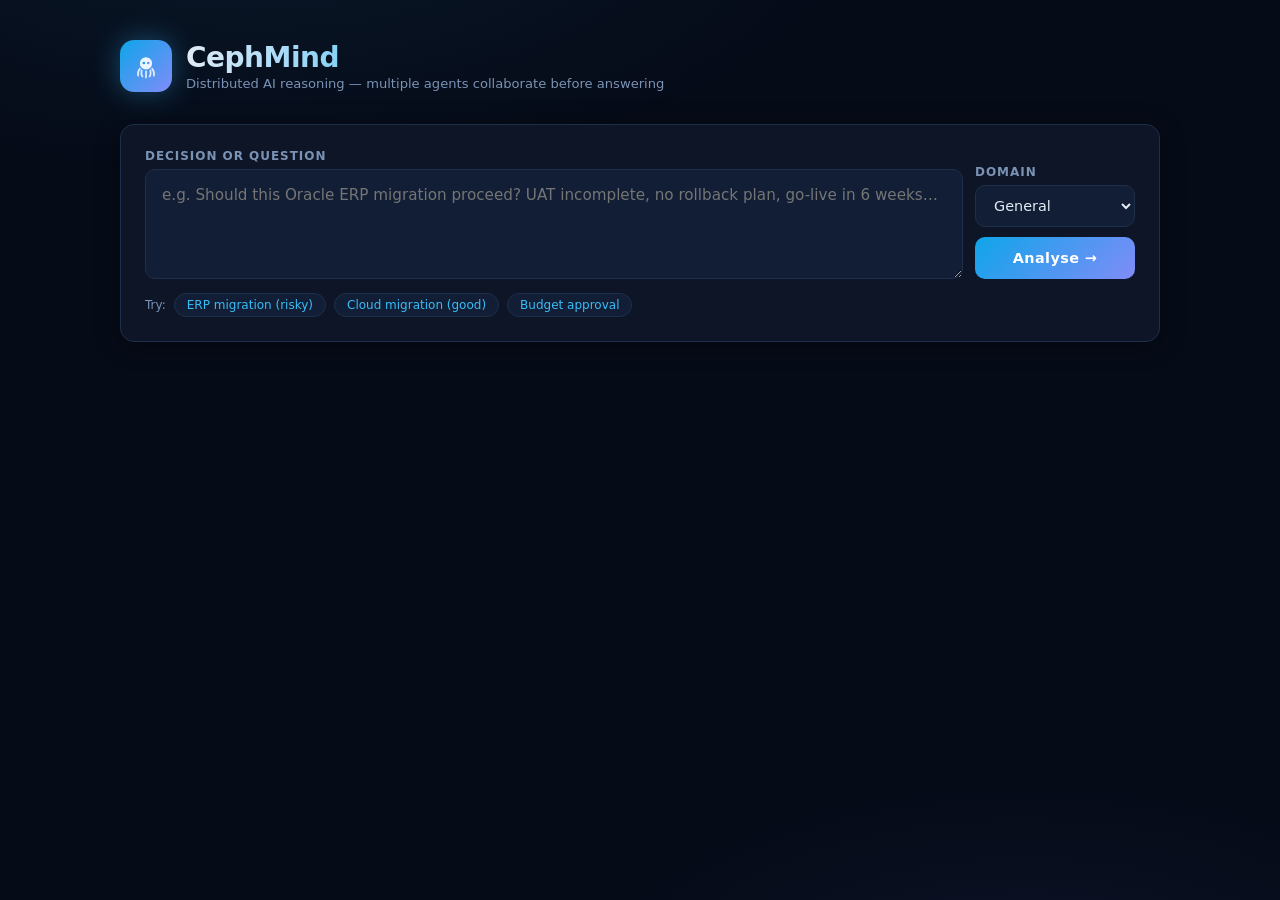
==== static/index.html @ ea4dffb2 "feat: add FastAPI backend and interactive web UI POST /api/reason serves the CephMind orchestrator a" ====
<!DOCTYPE html>
<html lang="en">
<head>
<meta charset="UTF-8" />
<meta name="viewport" content="width=device-width, initial-scale=1.0" />
<title>CephMind — Distributed AI Reasoning</title>
<style>
/* ── reset & tokens ──────────────────────────────────────────────── */
*, *::before, *::after { box-sizing: border-box; margin: 0; padding: 0; }

:root {
  --bg:        #060b18;
  --surface:   #0d1526;
  --surface2:  #111e35;
  --border:    #1e2f4a;
  --text:      #e2eaf6;
  --muted:     #7a92b4;
  --accent:    #38bdf8;
  --accent2:   #818cf8;

  --proceed:   #10b981;
  --caution:   #f59e0b;
  --delay:     #f97316;
  --block:     #ef4444;

  --radius:    14px;
  --transition: 0.35s cubic-bezier(.4,0,.2,1);
}

html { font-size: 16px; scroll-behavior: smooth; }

body {
  background: var(--bg);
  color: var(--text);
  font-family: 'Inter', system-ui, -apple-system, sans-serif;
  min-height: 100vh;
  overflow-x: hidden;
}

/* ── background glow ─────────────────────────────────────────────── */
body::before {
  content: '';
  position: fixed;
  inset: 0;
  background:
    radial-gradient(ellipse 80% 50% at 20% -10%, rgba(56,189,248,.08) 0%, transparent 60%),
    radial-gradient(ellipse 60% 40% at 80% 110%, rgba(129,140,248,.07) 0%, transparent 60%);
  pointer-events: none;
  z-index: 0;
}

/* ── layout ──────────────────────────────────────────────────────── */
.wrapper {
  position: relative;
  z-index: 1;
  max-width: 1080px;
  margin: 0 auto;
  padding: 0 20px 80px;
}

/* ── header ──────────────────────────────────────────────────────── */
header {
  display: flex;
  align-items: center;
  gap: 14px;
  padding: 40px 0 32px;
}

.logo-wrap {
  width: 52px; height: 52px;
  border-radius: 14px;
  background: linear-gradient(135deg, #0ea5e9, #818cf8);
  display: flex; align-items: center; justify-content: center;
  flex-shrink: 0;
  box-shadow: 0 0 28px rgba(56,189,248,.35);
}

.logo-wrap svg { width: 28px; height: 28px; }

header h1 {
  font-size: 1.75rem;
  font-weight: 700;
  letter-spacing: -.5px;
  background: linear-gradient(90deg, #e2eaf6 0%, #38bdf8 60%, #818cf8 100%);
  -webkit-background-clip: text;
  -webkit-text-fill-color: transparent;
  background-clip: text;
}

header p {
  font-size: .82rem;
  color: var(--muted);
  margin-top: 2px;
}

/* ── query panel ─────────────────────────────────────────────────── */
.query-card {
  background: var(--surface);
  border: 1px solid var(--border);
  border-radius: var(--radius);
  padding: 24px;
  margin-bottom: 32px;
  box-shadow: 0 4px 24px rgba(0,0,0,.4);
}

.query-row {
  display: flex;
  gap: 12px;
  align-items: flex-end;
}

.field-group {
  display: flex;
  flex-direction: column;
  gap: 6px;
  flex: 1;
}

.field-group label {
  font-size: .75rem;
  font-weight: 600;
  text-transform: uppercase;
  letter-spacing: .08em;
  color: var(--muted);
}

textarea {
  background: var(--surface2);
  border: 1px solid var(--border);
  border-radius: 10px;
  color: var(--text);
  font-size: .95rem;
  line-height: 1.55;
  padding: 14px 16px;
  resize: vertical;
  min-height: 110px;
  width: 100%;
  transition: border-color var(--transition);
  font-family: inherit;
}

textarea:focus { outline: none; border-color: var(--accent); }

.side-controls {
  display: flex;
  flex-direction: column;
  gap: 10px;
  min-width: 160px;
}

select {
  background: var(--surface2);
  border: 1px solid var(--border);
  border-radius: 10px;
  color: var(--text);
  font-size: .9rem;
  padding: 11px 14px;
  cursor: pointer;
  transition: border-color var(--transition);
  font-family: inherit;
}

select:focus { outline: none; border-color: var(--accent); }

.btn-reason {
  background: linear-gradient(135deg, #0ea5e9, #818cf8);
  border: none;
  border-radius: 10px;
  color: #fff;
  cursor: pointer;
  font-size: .9rem;
  font-weight: 600;
  letter-spacing: .03em;
  padding: 13px 20px;
  transition: opacity var(--transition), transform var(--transition);
  white-space: nowrap;
  font-family: inherit;
}

.btn-reason:hover:not(:disabled) { opacity: .88; transform: translateY(-1px); }
.btn-reason:disabled { opacity: .4; cursor: not-allowed; transform: none; }

.examples {
  margin-top: 14px;
  display: flex;
  gap: 8px;
  flex-wrap: wrap;
  align-items: center;
}

.examples span {
  font-size: .75rem;
  color: var(--muted);
}

.chip {
  background: var(--surface2);
  border: 1px solid var(--border);
  border-radius: 20px;
  color: var(--accent);
  cursor: pointer;
  font-size: .75rem;
  padding: 4px 12px;
  transition: background var(--transition), border-color var(--transition);
  font-family: inherit;
}

.chip:hover { background: rgba(56,189,248,.1); border-color: var(--accent); }

/* ── loader ──────────────────────────────────────────────────────── */
#loader {
  display: none;
  flex-direction: column;
  align-items: center;
  gap: 16px;
  padding: 60px 0;
}

#loader.active { display: flex; }

.tentacles {
  display: flex;
  gap: 6px;
  align-items: flex-end;
  height: 36px;
}

.tentacle {
  width: 6px;
  border-radius: 3px;
  background: var(--accent);
  animation: wave 1.2s ease-in-out infinite;
}

.tentacle:nth-child(1) { height: 20px; animation-delay: 0s;    background: #38bdf8; }
.tentacle:nth-child(2) { height: 32px; animation-delay: .1s;   background: #60a5fa; }
.tentacle:nth-child(3) { height: 26px; animation-delay: .2s;   background: #818cf8; }
.tentacle:nth-child(4) { height: 36px; animation-delay: .3s;   background: #a78bfa; }
.tentacle:nth-child(5) { height: 28px; animation-delay: .4s;   background: #818cf8; }
.tentacle:nth-child(6) { height: 34px; animation-delay: .5s;   background: #60a5fa; }
.tentacle:nth-child(7) { height: 22px; animation-delay: .6s;   background: #38bdf8; }
.tentacle:nth-child(8) { height: 30px; animation-delay: .7s;   background: #818cf8; }

@keyframes wave {
  0%, 100% { transform: scaleY(1); }
  50%       { transform: scaleY(.35); }
}

#loader p { color: var(--muted); font-size: .9rem; letter-spacing: .05em; }

/* ── results ─────────────────────────────────────────────────────── */
#results { display: none; }
#results.active { display: block; }

.section-title {
  font-size: .72rem;
  font-weight: 700;
  text-transform: uppercase;
  letter-spacing: .1em;
  color: var(--muted);
  margin-bottom: 16px;
}

/* ── agent grid ──────────────────────────────────────────────────── */
.agent-grid {
  display: grid;
  grid-template-columns: repeat(auto-fill, minmax(296px, 1fr));
  gap: 14px;
  margin-bottom: 28px;
}

.agent-card {
  background: var(--surface);
  border: 1px solid var(--border);
  border-radius: var(--radius);
  padding: 18px 20px;
  opacity: 0;
  transform: translateY(16px);
  animation: cardIn var(--transition) forwards;
  position: relative;
  overflow: hidden;
}

.agent-card::before {
  content: '';
  position: absolute;
  top: 0; left: 0; right: 0;
  height: 3px;
  border-radius: var(--radius) var(--radius) 0 0;
}

.agent-card[data-stance="PROCEED"]::before  { background: var(--proceed); }
.agent-card[data-stance="CAUTION"]::before  { background: var(--caution); }
.agent-card[data-stance="DELAY"]::before    { background: var(--delay); }
.agent-card[data-stance="BLOCK"]::before    { background: var(--block); }

@keyframes cardIn {
  to { opacity: 1; transform: translateY(0); }
}

.agent-header {
  display: flex;
  justify-content: space-between;
  align-items: flex-start;
  margin-bottom: 12px;
}

.agent-name {
  font-size: .88rem;
  font-weight: 600;
  color: var(--text);
}

.stance-badge {
  font-size: .68rem;
  font-weight: 700;
  letter-spacing: .08em;
  border-radius: 6px;
  padding: 3px 8px;
}

.badge-PROCEED { background: rgba(16,185,129,.15); color: #34d399; }
.badge-CAUTION { background: rgba(245,158,11,.15); color: #fbbf24; }
.badge-DELAY   { background: rgba(249,115,22,.15); color: #fb923c; }
.badge-BLOCK   { background: rgba(239,68,68,.15);  color: #f87171; }

.conf-bar-wrap {
  margin-bottom: 10px;
}

.conf-label {
  display: flex;
  justify-content: space-between;
  font-size: .72rem;
  color: var(--muted);
  margin-bottom: 4px;
}

.conf-bar-track {
  background: var(--surface2);
  border-radius: 4px;
  height: 5px;
  overflow: hidden;
}

.conf-bar-fill {
  height: 100%;
  border-radius: 4px;
  width: 0;
  transition: width 0.9s cubic-bezier(.4,0,.2,1);
}

[data-stance="PROCEED"] .conf-bar-fill  { background: var(--proceed); }
[data-stance="CAUTION"] .conf-bar-fill  { background: var(--caution); }
[data-stance="DELAY"]   .conf-bar-fill  { background: var(--delay); }
[data-stance="BLOCK"]   .conf-bar-fill  { background: var(--block); }

.agent-summary {
  font-size: .82rem;
  color: var(--muted);
  line-height: 1.5;
  margin-bottom: 10px;
}

.findings-list {
  list-style: none;
  display: flex;
  flex-direction: column;
  gap: 3px;
}

.findings-list li {
  font-size: .76rem;
  color: #8faabb;
  display: flex;
  gap: 6px;
  align-items: flex-start;
}

.findings-list li::before { content: '·'; color: var(--muted); flex-shrink: 0; }

.blockers-list { margin-top: 8px; }

.blocker-item {
  display: flex;
  gap: 6px;
  align-items: flex-start;
  font-size: .76rem;
  color: #fca5a5;
  margin-top: 4px;
}

.blocker-item::before { content: '✖'; flex-shrink: 0; font-size: .7rem; margin-top: 1px; }

/* ── consensus panel ─────────────────────────────────────────────── */
.consensus-panel {
  background: var(--surface);
  border: 1px solid var(--border);
  border-radius: var(--radius);
  padding: 28px;
  opacity: 0;
  animation: cardIn .4s .5s forwards;
}

.consensus-top {
  display: flex;
  gap: 32px;
  align-items: flex-start;
  flex-wrap: wrap;
  margin-bottom: 24px;
}

/* radial meter */
.meter-wrap {
  display: flex;
  flex-direction: column;
  align-items: center;
  gap: 6px;
  flex-shrink: 0;
}

.meter-label {
  font-size: .7rem;
  font-weight: 700;
  text-transform: uppercase;
  letter-spacing: .08em;
  color: var(--muted);
}

.radial {
  position: relative;
  width: 100px;
  height: 100px;
}

.radial svg {
  transform: rotate(-90deg);
  width: 100px; height: 100px;
}

.radial-track { fill: none; stroke: var(--surface2); stroke-width: 8; }
.radial-fill  { fill: none; stroke-width: 8; stroke-linecap: round;
                stroke-dasharray: 251.2; stroke-dashoffset: 251.2;
                transition: stroke-dashoffset 1.1s cubic-bezier(.4,0,.2,1); }

.radial-text {
  position: absolute;
  inset: 0;
  display: flex;
  flex-direction: column;
  align-items: center;
  justify-content: center;
}

.radial-pct {
  font-size: 1.4rem;
  font-weight: 700;
  color: var(--text);
}

.radial-sub {
  font-size: .62rem;
  color: var(--muted);
  text-transform: uppercase;
  letter-spacing: .07em;
}

.consensus-meta {
  flex: 1;
  min-width: 220px;
}

.consensus-stance-row {
  display: flex;
  align-items: center;
  gap: 12px;
  margin-bottom: 12px;
}

.consensus-stance-label {
  font-size: 1rem;
  font-weight: 700;
  color: var(--text);
}

.consensus-stance-badge {
  font-size: .78rem;
  font-weight: 700;
  letter-spacing: .08em;
  border-radius: 8px;
  padding: 4px 12px;
}

.recommendation-text {
  font-size: .88rem;
  line-height: 1.6;
  color: var(--muted);
  margin-bottom: 12px;
}

.reliability-row {
  display: flex;
  align-items: center;
  gap: 10px;
  font-size: .8rem;
  color: var(--muted);
}

.reliability-bar-track {
  flex: 1;
  background: var(--surface2);
  border-radius: 4px;
  height: 5px;
  overflow: hidden;
}

.reliability-bar-fill {
  height: 100%;
  border-radius: 4px;
  background: linear-gradient(90deg, #818cf8, #38bdf8);
  width: 0;
  transition: width 1.1s .3s cubic-bezier(.4,0,.2,1);
}

.reliability-val {
  font-weight: 600;
  color: var(--text);
  min-width: 36px;
  text-align: right;
}

/* consensus blockers */
.consensus-blockers { margin-top: 20px; }

.consensus-blockers-title {
  font-size: .72rem;
  font-weight: 700;
  text-transform: uppercase;
  letter-spacing: .08em;
  color: #f87171;
  margin-bottom: 10px;
}

.consensus-blocker {
  display: flex;
  gap: 10px;
  align-items: flex-start;
  background: rgba(239,68,68,.06);
  border: 1px solid rgba(239,68,68,.18);
  border-radius: 8px;
  padding: 10px 14px;
  margin-bottom: 8px;
  font-size: .82rem;
  color: #fca5a5;
  line-height: 1.5;
}

.consensus-blocker::before { content: '⚠'; flex-shrink: 0; }

/* dissenters */
.dissenters {
  margin-top: 16px;
  font-size: .78rem;
  color: var(--muted);
}

.dissenters strong { color: var(--text); }

/* ── error banner ────────────────────────────────────────────────── */
#error-banner {
  display: none;
  background: rgba(239,68,68,.1);
  border: 1px solid rgba(239,68,68,.3);
  border-radius: 10px;
  color: #fca5a5;
  font-size: .88rem;
  padding: 14px 18px;
  margin-bottom: 24px;
}

#error-banner.active { display: block; }

/* ── responsive ──────────────────────────────────────────────────── */
@media (max-width: 640px) {
  .query-row { flex-direction: column; }
  .side-controls { min-width: unset; flex-direction: row; flex-wrap: wrap; }
  .side-controls select { flex: 1; }
  .side-controls .btn-reason { flex: 1; }
  header h1 { font-size: 1.4rem; }
}
</style>
</head>
<body>
<div class="wrapper">

  <!-- header -->
  <header>
    <div class="logo-wrap">
      <!-- stylised octopus / brain hybrid icon -->
      <svg viewBox="0 0 32 32" fill="none" xmlns="http://www.w3.org/2000/svg">
        <circle cx="16" cy="13" r="7" fill="white" opacity=".9"/>
        <!-- tentacles -->
        <path d="M9 19 Q6 23 7 27" stroke="white" stroke-width="2" stroke-linecap="round" opacity=".8"/>
        <path d="M11 21 Q10 26 12 28" stroke="white" stroke-width="2" stroke-linecap="round" opacity=".8"/>
        <path d="M16 22 Q16 27 16 29" stroke="white" stroke-width="2" stroke-linecap="round" opacity=".8"/>
        <path d="M21 21 Q22 26 20 28" stroke="white" stroke-width="2" stroke-linecap="round" opacity=".8"/>
        <path d="M23 19 Q26 23 25 27" stroke="white" stroke-width="2" stroke-linecap="round" opacity=".8"/>
        <!-- eyes -->
        <circle cx="13.5" cy="12.5" r="1.5" fill="#0ea5e9"/>
        <circle cx="18.5" cy="12.5" r="1.5" fill="#818cf8"/>
      </svg>
    </div>
    <div>
      <h1>CephMind</h1>
      <p>Distributed AI reasoning — multiple agents collaborate before answering</p>
    </div>
  </header>

  <!-- query card -->
  <div class="query-card">
    <div class="query-row">
      <div class="field-group">
        <label for="query-input">Decision or question</label>
        <textarea id="query-input" placeholder="e.g. Should this Oracle ERP migration proceed? UAT incomplete, no rollback plan, go-live in 6 weeks…"></textarea>
      </div>
      <div class="side-controls">
        <div class="field-group">
          <label for="domain-select">Domain</label>
          <select id="domain-select">
            <option value="general">General</option>
            <option value="erp">ERP</option>
            <option value="cloud">Cloud</option>
            <option value="finance">Finance</option>
          </select>
        </div>
        <button class="btn-reason" id="btn-reason">Analyse →</button>
      </div>
    </div>

    <div class="examples">
      <span>Try:</span>
      <button class="chip" onclick="loadExample('erp_risk')">ERP migration (risky)</button>
      <button class="chip" onclick="loadExample('cloud_good')">Cloud migration (good)</button>
      <button class="chip" onclick="loadExample('finance')">Budget approval</button>
    </div>
  </div>

  <!-- error banner -->
  <div id="error-banner"></div>

  <!-- loader -->
  <div id="loader">
    <div class="tentacles">
      <div class="tentacle"></div>
      <div class="tentacle"></div>
      <div class="tentacle"></div>
      <div class="tentacle"></div>
      <div class="tentacle"></div>
      <div class="tentacle"></div>
      <div class="tentacle"></div>
      <div class="tentacle"></div>
    </div>
    <p>Agents reasoning in parallel…</p>
  </div>

  <!-- results -->
  <div id="results">
    <p class="section-title">Agent Verdicts</p>
    <div class="agent-grid" id="agent-grid"></div>

    <p class="section-title">Consensus</p>
    <div class="consensus-panel" id="consensus-panel"></div>
  </div>

</div>

<script>
const EXAMPLES = {
  erp_risk: {
    domain: 'erp',
    text: 'Should this Oracle ERP migration proceed? The project has a fixed go-live in 6 weeks. UAT is still incomplete, there is no rollback plan, budget is over budget by 20%, data migration scripts are untested in production, dependency on a single legacy interface, and GDPR controls are not yet reviewed by the DPO.',
  },
  cloud_good: {
    domain: 'cloud',
    text: 'Should we proceed with the AWS cloud migration? All workloads are containerised using Kubernetes. Terraform IaC is in place, CI/CD pipeline tested, blue-green deployment confirmed, DR and failover validated in staging, encryption at rest and in transit enforced, least-privilege IAM policies reviewed. Budget approved, TCO model signed off by CFO.',
  },
  finance: {
    domain: 'finance',
    text: 'Should we approve the $2 million capital expenditure for the new data platform? No business case has been prepared, costs are unknown, and there is no approved budget or CFO sign-off.',
  },
};

function loadExample(key) {
  const ex = EXAMPLES[key];
  document.getElementById('query-input').value = ex.text;
  document.getElementById('domain-select').value = ex.domain;
}

function stanceColor(s) {
  return { PROCEED:'#10b981', CAUTION:'#f59e0b', DELAY:'#f97316', BLOCK:'#ef4444' }[s] || '#7a92b4';
}

function pct(n) { return Math.round(n * 100) + '%'; }

function buildAgentCard(v, idx) {
  const delay = idx * 0.07;
  const card = document.createElement('div');
  card.className = 'agent-card';
  card.dataset.stance = v.stance;
  card.style.animationDelay = delay + 's';

  const findings = v.findings.map(f => `<li>${f}</li>`).join('');
  const blockers = v.blockers.map(b => `<div class="blocker-item">${b}</div>`).join('');

  card.innerHTML = `
    <div class="agent-header">
      <span class="agent-name">${v.agent_name}</span>
      <span class="stance-badge badge-${v.stance}">${v.stance}</span>
    </div>
    <div class="conf-bar-wrap">
      <div class="conf-label"><span>Confidence</span><span>${pct(v.confidence)}</span></div>
      <div class="conf-bar-track"><div class="conf-bar-fill" data-width="${v.confidence * 100}"></div></div>
    </div>
    <p class="agent-summary">${v.summary}</p>
    ${findings ? `<ul class="findings-list">${findings}</ul>` : ''}
    ${blockers ? `<div class="blockers-list">${blockers}</div>` : ''}
  `;
  return card;
}

function buildConsensus(data) {
  const c = data.consensus;
  const rel = data.reliability_score;
  const color = stanceColor(c.overall_stance);
  const circumference = 251.2;
  const offset = circumference * (1 - c.confidence_score);

  const blockerHtml = c.major_blockers.length
    ? `<div class="consensus-blockers">
        <div class="consensus-blockers-title">Major Blockers</div>
        ${c.major_blockers.map(b => `<div class="consensus-blocker">${b}</div>`).join('')}
      </div>`
    : '';

  const dissentersHtml = c.dissenting_agents.length
    ? `<div class="dissenters">Dissenting agents: <strong>${c.dissenting_agents.join(', ')}</strong></div>`
    : '';

  const panel = document.getElementById('consensus-panel');
  panel.innerHTML = `
    <div class="consensus-top">
      <div class="meter-wrap">
        <div class="meter-label">Confidence</div>
        <div class="radial">
          <svg viewBox="0 0 100 100">
            <circle class="radial-track" cx="50" cy="50" r="40"/>
            <circle class="radial-fill" cx="50" cy="50" r="40"
              style="stroke:${color}; stroke-dashoffset:${circumference};"
              data-offset="${offset}"/>
          </svg>
          <div class="radial-text">
            <span class="radial-pct">${pct(c.confidence_score)}</span>
            <span class="radial-sub">conf</span>
          </div>
        </div>
      </div>

      <div class="consensus-meta">
        <div class="consensus-stance-row">
          <span class="consensus-stance-label">Consensus</span>
          <span class="consensus-stance-badge badge-${c.overall_stance}">${c.overall_stance}</span>
        </div>
        <p class="recommendation-text">${c.recommendation}</p>
        <div class="reliability-row">
          <span>Reliability</span>
          <div class="reliability-bar-track">
            <div class="reliability-bar-fill" data-width="${rel * 100}"></div>
          </div>
          <span class="reliability-val">${pct(rel)}</span>
        </div>
      </div>
    </div>
    ${blockerHtml}
    ${dissentersHtml}
  `;
}

function animateBars() {
  requestAnimationFrame(() => {
    document.querySelectorAll('.conf-bar-fill').forEach(el => {
      el.style.width = el.dataset.width + '%';
    });
    document.querySelectorAll('.reliability-bar-fill').forEach(el => {
      el.style.width = el.dataset.width + '%';
    });
    document.querySelectorAll('.radial-fill').forEach(el => {
      el.style.strokeDashoffset = el.dataset.offset;
    });
  });
}

async function runReason() {
  const text = document.getElementById('query-input').value.trim();
  const domain = document.getElementById('domain-select').value;
  if (!text) return;

  const btn = document.getElementById('btn-reason');
  const loader = document.getElementById('loader');
  const results = document.getElementById('results');
  const errorBanner = document.getElementById('error-banner');

  btn.disabled = true;
  loader.classList.add('active');
  results.classList.remove('active');
  errorBanner.classList.remove('active');
  document.getElementById('agent-grid').innerHTML = '';

  try {
    const res = await fetch('/api/reason', {
      method: 'POST',
      headers: { 'Content-Type': 'application/json' },
      body: JSON.stringify({ text, domain }),
    });

    if (!res.ok) {
      const err = await res.json().catch(() => ({ detail: 'Unknown error' }));
      throw new Error(err.detail || res.statusText);
    }

    const data = await res.json();

    // render agent cards
    const grid = document.getElementById('agent-grid');
    data.verdicts.forEach((v, i) => grid.appendChild(buildAgentCard(v, i)));

    // render consensus
    buildConsensus(data);

    results.classList.add('active');

    // trigger animations after a frame
    setTimeout(animateBars, 50);

  } catch (e) {
    errorBanner.textContent = 'Error: ' + e.message;
    errorBanner.classList.add('active');
  } finally {
    loader.classList.remove('active');
    btn.disabled = false;
  }
}

document.getElementById('btn-reason').addEventListener('click', runReason);
document.getElementById('query-input').addEventListener('keydown', e => {
  if (e.key === 'Enter' && (e.metaKey || e.ctrlKey)) runReason();
});
</script>
</body>
</html>
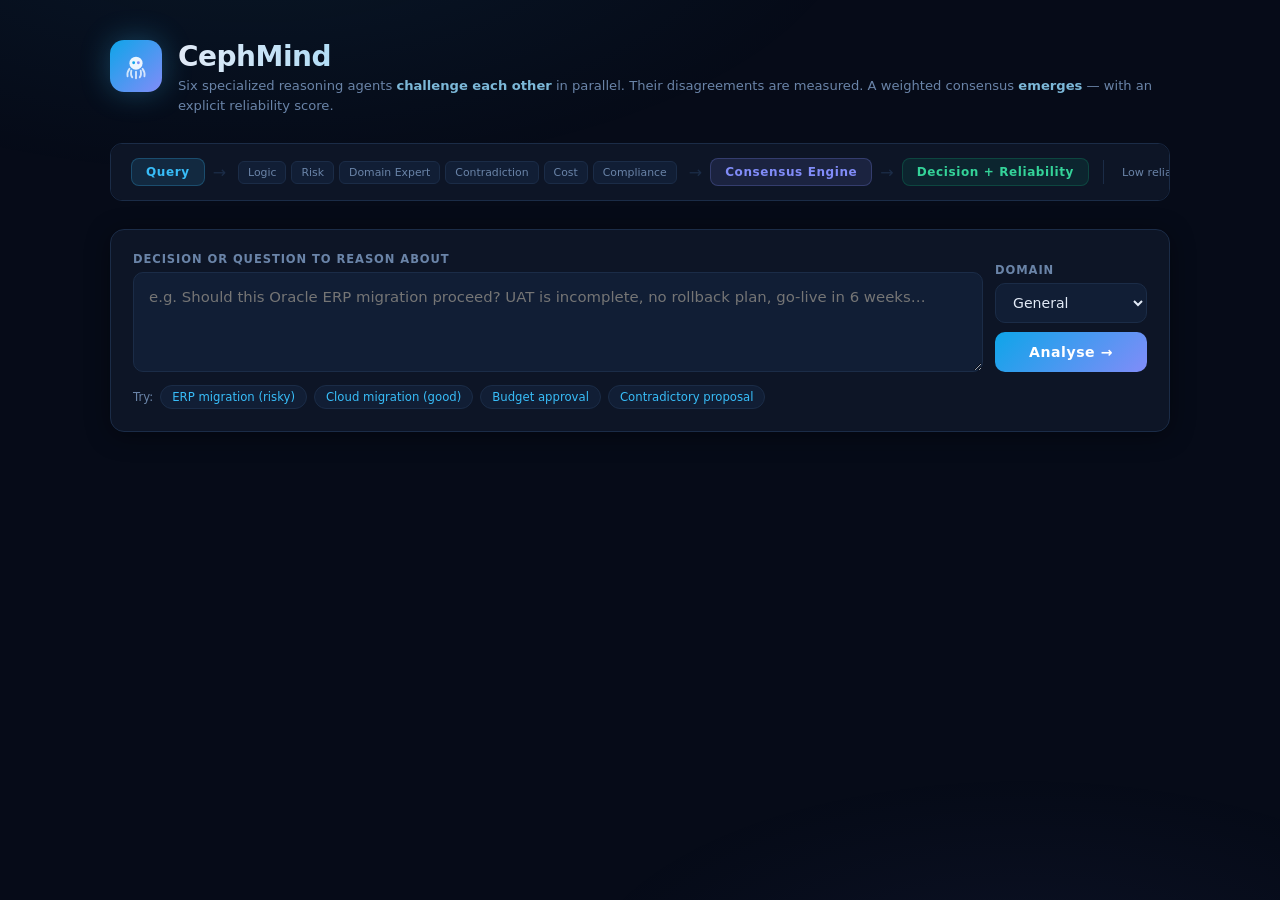
==== commit 22e3f49e: "feat: redesign UI to expose distributed reasoning architecture Replaces the plain agent-card list wi" ====
--- a/static/index.html
+++ b/static/index.html
@@ -12,23 +12,20 @@
   --bg:        #060b18;
   --surface:   #0d1526;
   --surface2:  #111e35;
-  --border:    #1e2f4a;
+  --border:    #1b2c47;
   --text:      #e2eaf6;
-  --muted:     #7a92b4;
+  --muted:     #6a84a8;
   --accent:    #38bdf8;
   --accent2:   #818cf8;
-
   --proceed:   #10b981;
   --caution:   #f59e0b;
   --delay:     #f97316;
   --block:     #ef4444;
-
   --radius:    14px;
-  --transition: 0.35s cubic-bezier(.4,0,.2,1);
+  --t:         0.35s cubic-bezier(.4,0,.2,1);
 }
 
 html { font-size: 16px; scroll-behavior: smooth; }
-
 body {
   background: var(--bg);
   color: var(--text);
@@ -37,548 +34,389 @@
   overflow-x: hidden;
 }
 
-/* ── background glow ─────────────────────────────────────────────── */
 body::before {
   content: '';
-  position: fixed;
-  inset: 0;
+  position: fixed; inset: 0;
   background:
-    radial-gradient(ellipse 80% 50% at 20% -10%, rgba(56,189,248,.08) 0%, transparent 60%),
-    radial-gradient(ellipse 60% 40% at 80% 110%, rgba(129,140,248,.07) 0%, transparent 60%);
-  pointer-events: none;
-  z-index: 0;
-}
-
-/* ── layout ──────────────────────────────────────────────────────── */
+    radial-gradient(ellipse 80% 50% at 20% -10%, rgba(56,189,248,.07) 0%, transparent 60%),
+    radial-gradient(ellipse 60% 40% at 80% 110%, rgba(129,140,248,.06) 0%, transparent 60%);
+  pointer-events: none; z-index: 0;
+}
+
 .wrapper {
-  position: relative;
-  z-index: 1;
-  max-width: 1080px;
+  position: relative; z-index: 1;
+  max-width: 1100px;
   margin: 0 auto;
-  padding: 0 20px 80px;
+  padding: 0 20px 100px;
 }
 
 /* ── header ──────────────────────────────────────────────────────── */
 header {
-  display: flex;
-  align-items: center;
-  gap: 14px;
-  padding: 40px 0 32px;
+  display: flex; align-items: flex-start; gap: 16px;
+  padding: 40px 0 28px;
 }
 
 .logo-wrap {
-  width: 52px; height: 52px;
-  border-radius: 14px;
+  width: 52px; height: 52px; border-radius: 14px;
   background: linear-gradient(135deg, #0ea5e9, #818cf8);
   display: flex; align-items: center; justify-content: center;
   flex-shrink: 0;
-  box-shadow: 0 0 28px rgba(56,189,248,.35);
-}
-
-.logo-wrap svg { width: 28px; height: 28px; }
-
-header h1 {
-  font-size: 1.75rem;
-  font-weight: 700;
-  letter-spacing: -.5px;
-  background: linear-gradient(90deg, #e2eaf6 0%, #38bdf8 60%, #818cf8 100%);
-  -webkit-background-clip: text;
-  -webkit-text-fill-color: transparent;
+  box-shadow: 0 0 30px rgba(56,189,248,.3);
+}
+.logo-wrap svg { width: 30px; height: 30px; }
+
+.header-text h1 {
+  font-size: 1.75rem; font-weight: 700; letter-spacing: -.5px;
+  background: linear-gradient(90deg, #e2eaf6 0%, #38bdf8 55%, #818cf8 100%);
+  -webkit-background-clip: text; -webkit-text-fill-color: transparent;
   background-clip: text;
 }
-
-header p {
-  font-size: .82rem;
-  color: var(--muted);
-  margin-top: 2px;
-}
-
-/* ── query panel ─────────────────────────────────────────────────── */
-.query-card {
+.header-text .tagline {
+  font-size: .82rem; color: var(--muted); margin-top: 3px; line-height: 1.5;
+}
+.header-text .tagline strong { color: #7cb8d8; font-weight: 600; }
+
+/* ── architecture strip ──────────────────────────────────────────── */
+.arch-strip {
+  display: flex; align-items: center; gap: 0;
   background: var(--surface);
   border: 1px solid var(--border);
-  border-radius: var(--radius);
-  padding: 24px;
-  margin-bottom: 32px;
+  border-radius: 12px;
+  padding: 14px 20px;
+  margin-bottom: 28px;
+  overflow-x: auto;
+  scrollbar-width: none;
+}
+.arch-strip::-webkit-scrollbar { display: none; }
+
+.arch-node {
+  border-radius: 8px; padding: 6px 14px;
+  font-size: .75rem; font-weight: 700;
+  letter-spacing: .05em; white-space: nowrap; flex-shrink: 0;
+}
+.arch-node.query    { background: rgba(56,189,248,.12); color: var(--accent); border: 1px solid rgba(56,189,248,.25); }
+.arch-node.engine   { background: rgba(129,140,248,.12); color: var(--accent2); border: 1px solid rgba(129,140,248,.25); }
+.arch-node.decision { background: rgba(16,185,129,.1); color: #34d399; border: 1px solid rgba(16,185,129,.22); }
+
+.arch-agents {
+  display: flex; gap: 5px; flex-shrink: 0; padding: 0 4px;
+}
+.arch-agent-pill {
+  background: var(--surface2); border: 1px solid var(--border);
+  border-radius: 6px; padding: 4px 9px;
+  font-size: .68rem; color: var(--muted); white-space: nowrap;
+}
+
+.arch-arrow {
+  color: var(--border); font-size: 1rem; padding: 0 8px; flex-shrink: 0;
+}
+
+.arch-sep {
+  width: 1px; background: var(--border); height: 24px; margin: 0 14px; flex-shrink: 0;
+}
+
+.arch-caption {
+  font-size: .7rem; color: var(--muted); white-space: nowrap;
+  padding-left: 4px; flex-shrink: 0;
+}
+
+/* ── query card ──────────────────────────────────────────────────── */
+.query-card {
+  background: var(--surface); border: 1px solid var(--border);
+  border-radius: var(--radius); padding: 22px;
+  margin-bottom: 28px;
   box-shadow: 0 4px 24px rgba(0,0,0,.4);
 }
-
-.query-row {
-  display: flex;
-  gap: 12px;
-  align-items: flex-end;
-}
-
-.field-group {
-  display: flex;
-  flex-direction: column;
-  gap: 6px;
-  flex: 1;
-}
-
+.query-row { display: flex; gap: 12px; align-items: flex-end; }
+.field-group { display: flex; flex-direction: column; gap: 6px; flex: 1; }
 .field-group label {
-  font-size: .75rem;
-  font-weight: 600;
-  text-transform: uppercase;
-  letter-spacing: .08em;
-  color: var(--muted);
-}
-
+  font-size: .72rem; font-weight: 700; text-transform: uppercase;
+  letter-spacing: .08em; color: var(--muted);
+}
 textarea {
-  background: var(--surface2);
-  border: 1px solid var(--border);
-  border-radius: 10px;
-  color: var(--text);
-  font-size: .95rem;
-  line-height: 1.55;
-  padding: 14px 16px;
-  resize: vertical;
-  min-height: 110px;
-  width: 100%;
-  transition: border-color var(--transition);
+  background: var(--surface2); border: 1px solid var(--border);
+  border-radius: 10px; color: var(--text); font-size: .93rem;
+  line-height: 1.55; padding: 13px 15px; resize: vertical;
+  min-height: 100px; width: 100%; transition: border-color var(--t);
   font-family: inherit;
 }
-
 textarea:focus { outline: none; border-color: var(--accent); }
-
-.side-controls {
-  display: flex;
-  flex-direction: column;
-  gap: 10px;
-  min-width: 160px;
-}
-
+.side-controls { display: flex; flex-direction: column; gap: 9px; min-width: 152px; }
 select {
-  background: var(--surface2);
-  border: 1px solid var(--border);
-  border-radius: 10px;
-  color: var(--text);
-  font-size: .9rem;
-  padding: 11px 14px;
-  cursor: pointer;
-  transition: border-color var(--transition);
+  background: var(--surface2); border: 1px solid var(--border);
+  border-radius: 10px; color: var(--text); font-size: .88rem;
+  padding: 10px 13px; cursor: pointer; transition: border-color var(--t);
   font-family: inherit;
 }
-
 select:focus { outline: none; border-color: var(--accent); }
-
 .btn-reason {
   background: linear-gradient(135deg, #0ea5e9, #818cf8);
-  border: none;
-  border-radius: 10px;
-  color: #fff;
-  cursor: pointer;
-  font-size: .9rem;
-  font-weight: 600;
-  letter-spacing: .03em;
-  padding: 13px 20px;
-  transition: opacity var(--transition), transform var(--transition);
-  white-space: nowrap;
+  border: none; border-radius: 10px; color: #fff; cursor: pointer;
+  font-size: .88rem; font-weight: 700; letter-spacing: .04em;
+  padding: 12px 18px; transition: opacity var(--t), transform var(--t);
   font-family: inherit;
 }
-
-.btn-reason:hover:not(:disabled) { opacity: .88; transform: translateY(-1px); }
-.btn-reason:disabled { opacity: .4; cursor: not-allowed; transform: none; }
-
-.examples {
-  margin-top: 14px;
-  display: flex;
-  gap: 8px;
-  flex-wrap: wrap;
-  align-items: center;
-}
-
-.examples span {
-  font-size: .75rem;
-  color: var(--muted);
-}
-
+.btn-reason:hover:not(:disabled) { opacity: .85; transform: translateY(-1px); }
+.btn-reason:disabled { opacity: .35; cursor: not-allowed; transform: none; }
+
+.examples { margin-top: 13px; display: flex; gap: 7px; flex-wrap: wrap; align-items: center; }
+.examples span { font-size: .73rem; color: var(--muted); }
 .chip {
-  background: var(--surface2);
-  border: 1px solid var(--border);
-  border-radius: 20px;
-  color: var(--accent);
-  cursor: pointer;
-  font-size: .75rem;
-  padding: 4px 12px;
-  transition: background var(--transition), border-color var(--transition);
-  font-family: inherit;
-}
-
+  background: var(--surface2); border: 1px solid var(--border);
+  border-radius: 20px; color: var(--accent); cursor: pointer;
+  font-size: .73rem; padding: 4px 11px;
+  transition: background var(--t), border-color var(--t); font-family: inherit;
+}
 .chip:hover { background: rgba(56,189,248,.1); border-color: var(--accent); }
 
 /* ── loader ──────────────────────────────────────────────────────── */
-#loader {
-  display: none;
-  flex-direction: column;
-  align-items: center;
-  gap: 16px;
-  padding: 60px 0;
-}
-
+#loader { display: none; flex-direction: column; align-items: center; gap: 18px; padding: 56px 0; }
 #loader.active { display: flex; }
-
-.tentacles {
-  display: flex;
-  gap: 6px;
-  align-items: flex-end;
-  height: 36px;
-}
-
+.tentacles { display: flex; gap: 5px; align-items: flex-end; height: 36px; }
 .tentacle {
-  width: 6px;
-  border-radius: 3px;
-  background: var(--accent);
-  animation: wave 1.2s ease-in-out infinite;
-}
-
-.tentacle:nth-child(1) { height: 20px; animation-delay: 0s;    background: #38bdf8; }
-.tentacle:nth-child(2) { height: 32px; animation-delay: .1s;   background: #60a5fa; }
-.tentacle:nth-child(3) { height: 26px; animation-delay: .2s;   background: #818cf8; }
-.tentacle:nth-child(4) { height: 36px; animation-delay: .3s;   background: #a78bfa; }
-.tentacle:nth-child(5) { height: 28px; animation-delay: .4s;   background: #818cf8; }
-.tentacle:nth-child(6) { height: 34px; animation-delay: .5s;   background: #60a5fa; }
-.tentacle:nth-child(7) { height: 22px; animation-delay: .6s;   background: #38bdf8; }
-.tentacle:nth-child(8) { height: 30px; animation-delay: .7s;   background: #818cf8; }
-
+  width: 5px; border-radius: 3px; background: var(--accent);
+  animation: wave 1.1s ease-in-out infinite;
+}
+.tentacle:nth-child(1){height:18px;animation-delay:0s;   background:#38bdf8}
+.tentacle:nth-child(2){height:30px;animation-delay:.1s;  background:#60a5fa}
+.tentacle:nth-child(3){height:24px;animation-delay:.2s;  background:#818cf8}
+.tentacle:nth-child(4){height:34px;animation-delay:.3s;  background:#a78bfa}
+.tentacle:nth-child(5){height:26px;animation-delay:.4s;  background:#818cf8}
+.tentacle:nth-child(6){height:32px;animation-delay:.5s;  background:#60a5fa}
+.tentacle:nth-child(7){height:20px;animation-delay:.6s;  background:#38bdf8}
+.tentacle:nth-child(8){height:28px;animation-delay:.7s;  background:#818cf8}
 @keyframes wave {
-  0%, 100% { transform: scaleY(1); }
-  50%       { transform: scaleY(.35); }
-}
-
-#loader p { color: var(--muted); font-size: .9rem; letter-spacing: .05em; }
-
-/* ── results ─────────────────────────────────────────────────────── */
+  0%,100% { transform: scaleY(1); }
+  50%      { transform: scaleY(.3); }
+}
+.loader-label { color: var(--muted); font-size: .85rem; letter-spacing: .06em; }
+.loader-sub { font-size: .75rem; color: #3d5470; letter-spacing: .04em; }
+
+/* ── error ───────────────────────────────────────────────────────── */
+#error-banner {
+  display: none; background: rgba(239,68,68,.08);
+  border: 1px solid rgba(239,68,68,.25); border-radius: 10px;
+  color: #fca5a5; font-size: .86rem; padding: 13px 17px; margin-bottom: 20px;
+}
+#error-banner.active { display: block; }
+
+/* ── results wrapper ─────────────────────────────────────────────── */
 #results { display: none; }
 #results.active { display: block; }
 
-.section-title {
-  font-size: .72rem;
-  font-weight: 700;
-  text-transform: uppercase;
-  letter-spacing: .1em;
-  color: var(--muted);
-  margin-bottom: 16px;
-}
-
-/* ── agent grid ──────────────────────────────────────────────────── */
+.section-label {
+  font-size: .68rem; font-weight: 700; text-transform: uppercase;
+  letter-spacing: .12em; color: var(--muted); margin-bottom: 14px;
+  display: flex; align-items: center; gap: 10px;
+}
+.section-label::after { content: ''; flex: 1; height: 1px; background: var(--border); }
+
+/* ── reasoning network SVG block ─────────────────────────────────── */
+#network-wrap {
+  background: var(--surface); border: 1px solid var(--border);
+  border-radius: var(--radius); padding: 20px;
+  margin-bottom: 22px;
+  overflow: hidden;
+}
+
+#network-svg-container {
+  width: 100%; overflow-x: auto;
+}
+
+#network-svg-container svg {
+  display: block; min-width: 540px;
+}
+
+/* path draw animation */
+.net-path {
+  fill: none; stroke-width: 2; stroke-linecap: round;
+  stroke-dasharray: 400; stroke-dashoffset: 400;
+  transition: stroke-dashoffset 0.7s cubic-bezier(.4,0,.2,1);
+}
+.net-path.drawn { stroke-dashoffset: 0; }
+
+/* ── stance distribution bar ─────────────────────────────────────── */
+.dist-row {
+  display: flex; gap: 8px; align-items: stretch;
+  margin-top: 16px; flex-wrap: wrap;
+}
+
+.dist-group {
+  display: flex; align-items: center; gap: 7px;
+  background: var(--surface2); border: 1px solid var(--border);
+  border-radius: 8px; padding: 7px 12px; flex: 1; min-width: 110px;
+}
+
+.dist-dot {
+  width: 10px; height: 10px; border-radius: 50%; flex-shrink: 0;
+}
+
+.dist-info { display: flex; flex-direction: column; gap: 1px; }
+.dist-stance { font-size: .68rem; font-weight: 700; letter-spacing: .07em; }
+.dist-count  { font-size: .72rem; color: var(--muted); }
+
+.dist-group.proceed .dist-dot   { background: var(--proceed); }
+.dist-group.caution .dist-dot   { background: var(--caution); }
+.dist-group.delay   .dist-dot   { background: var(--delay); }
+.dist-group.block   .dist-dot   { background: var(--block); }
+
+.dist-group.proceed .dist-stance { color: #34d399; }
+.dist-group.caution .dist-stance { color: #fbbf24; }
+.dist-group.delay   .dist-stance { color: #fb923c; }
+.dist-group.block   .dist-stance { color: #f87171; }
+
+/* reliability callout beside distribution */
+.reliability-callout {
+  display: flex; flex-direction: column; align-items: center; justify-content: center;
+  background: var(--surface2); border: 1px solid var(--border);
+  border-radius: 8px; padding: 10px 18px; gap: 2px;
+  min-width: 110px;
+}
+.rel-value {
+  font-size: 1.5rem; font-weight: 800;
+  background: linear-gradient(90deg, #818cf8, #38bdf8);
+  -webkit-background-clip: text; -webkit-text-fill-color: transparent;
+  background-clip: text;
+  transition: none;
+}
+.rel-label { font-size: .65rem; font-weight: 700; letter-spacing: .09em; color: var(--muted); text-transform: uppercase; }
+.rel-hint  { font-size: .65rem; color: #3d5470; text-align: center; max-width: 100px; line-height: 1.4; margin-top: 2px; }
+
+/* ── agent cards ─────────────────────────────────────────────────── */
 .agent-grid {
   display: grid;
-  grid-template-columns: repeat(auto-fill, minmax(296px, 1fr));
-  gap: 14px;
-  margin-bottom: 28px;
+  grid-template-columns: repeat(auto-fill, minmax(290px, 1fr));
+  gap: 12px; margin-bottom: 22px;
 }
 
 .agent-card {
-  background: var(--surface);
-  border: 1px solid var(--border);
-  border-radius: var(--radius);
-  padding: 18px 20px;
-  opacity: 0;
-  transform: translateY(16px);
-  animation: cardIn var(--transition) forwards;
-  position: relative;
-  overflow: hidden;
-}
-
+  background: var(--surface); border: 1px solid var(--border);
+  border-radius: var(--radius); padding: 16px 18px;
+  opacity: 0; transform: translateY(14px);
+  animation: cardIn .35s forwards;
+  position: relative; overflow: hidden;
+}
 .agent-card::before {
-  content: '';
-  position: absolute;
-  top: 0; left: 0; right: 0;
-  height: 3px;
+  content: ''; position: absolute;
+  top: 0; left: 0; right: 0; height: 3px;
   border-radius: var(--radius) var(--radius) 0 0;
 }
-
-.agent-card[data-stance="PROCEED"]::before  { background: var(--proceed); }
-.agent-card[data-stance="CAUTION"]::before  { background: var(--caution); }
-.agent-card[data-stance="DELAY"]::before    { background: var(--delay); }
-.agent-card[data-stance="BLOCK"]::before    { background: var(--block); }
-
-@keyframes cardIn {
-  to { opacity: 1; transform: translateY(0); }
-}
+.agent-card[data-stance="PROCEED"]::before { background: var(--proceed); }
+.agent-card[data-stance="CAUTION"]::before { background: var(--caution); }
+.agent-card[data-stance="DELAY"]::before   { background: var(--delay); }
+.agent-card[data-stance="BLOCK"]::before   { background: var(--block); }
+
+@keyframes cardIn { to { opacity: 1; transform: translateY(0); } }
 
 .agent-header {
-  display: flex;
-  justify-content: space-between;
-  align-items: flex-start;
-  margin-bottom: 12px;
-}
-
-.agent-name {
-  font-size: .88rem;
-  font-weight: 600;
-  color: var(--text);
-}
+  display: flex; justify-content: space-between; align-items: flex-start;
+  margin-bottom: 10px; gap: 8px;
+}
+.agent-header-left { display: flex; flex-direction: column; gap: 5px; }
+.agent-name { font-size: .86rem; font-weight: 600; color: var(--text); }
+
+.badges { display: flex; gap: 5px; flex-wrap: wrap; }
 
 .stance-badge {
-  font-size: .68rem;
-  font-weight: 700;
-  letter-spacing: .08em;
-  border-radius: 6px;
-  padding: 3px 8px;
-}
-
-.badge-PROCEED { background: rgba(16,185,129,.15); color: #34d399; }
-.badge-CAUTION { background: rgba(245,158,11,.15); color: #fbbf24; }
-.badge-DELAY   { background: rgba(249,115,22,.15); color: #fb923c; }
-.badge-BLOCK   { background: rgba(239,68,68,.15);  color: #f87171; }
-
-.conf-bar-wrap {
-  margin-bottom: 10px;
-}
-
-.conf-label {
-  display: flex;
-  justify-content: space-between;
-  font-size: .72rem;
-  color: var(--muted);
-  margin-bottom: 4px;
-}
-
-.conf-bar-track {
-  background: var(--surface2);
-  border-radius: 4px;
-  height: 5px;
-  overflow: hidden;
-}
-
+  font-size: .63rem; font-weight: 800; letter-spacing: .08em;
+  border-radius: 5px; padding: 2px 7px;
+}
+.badge-PROCEED { background: rgba(16,185,129,.14); color: #34d399; }
+.badge-CAUTION { background: rgba(245,158,11,.14); color: #fbbf24; }
+.badge-DELAY   { background: rgba(249,115,22,.14); color: #fb923c; }
+.badge-BLOCK   { background: rgba(239,68,68,.14);  color: #f87171; }
+
+/* alignment badge */
+.align-badge {
+  font-size: .6rem; font-weight: 700; letter-spacing: .07em;
+  border-radius: 5px; padding: 2px 7px;
+}
+.align-badge.aligned   { background: rgba(16,185,129,.08); color: #64d4a8; border: 1px solid rgba(16,185,129,.2); }
+.align-badge.dissenting{ background: rgba(239,68,68,.08);  color: #f87171; border: 1px solid rgba(239,68,68,.2); }
+.align-badge.neutral   { background: rgba(122,146,180,.08); color: #7a92b4; border: 1px solid rgba(122,146,180,.2); }
+
+.conf-bar-wrap { margin-bottom: 9px; }
+.conf-label { display: flex; justify-content: space-between; font-size: .68rem; color: var(--muted); margin-bottom: 3px; }
+.conf-bar-track { background: var(--surface2); border-radius: 4px; height: 4px; overflow: hidden; }
 .conf-bar-fill {
-  height: 100%;
-  border-radius: 4px;
-  width: 0;
-  transition: width 0.9s cubic-bezier(.4,0,.2,1);
-}
-
-[data-stance="PROCEED"] .conf-bar-fill  { background: var(--proceed); }
-[data-stance="CAUTION"] .conf-bar-fill  { background: var(--caution); }
-[data-stance="DELAY"]   .conf-bar-fill  { background: var(--delay); }
-[data-stance="BLOCK"]   .conf-bar-fill  { background: var(--block); }
-
-.agent-summary {
-  font-size: .82rem;
-  color: var(--muted);
-  line-height: 1.5;
-  margin-bottom: 10px;
-}
-
-.findings-list {
-  list-style: none;
-  display: flex;
-  flex-direction: column;
-  gap: 3px;
-}
-
-.findings-list li {
-  font-size: .76rem;
-  color: #8faabb;
-  display: flex;
-  gap: 6px;
-  align-items: flex-start;
-}
-
+  height: 100%; border-radius: 4px; width: 0;
+  transition: width 0.85s cubic-bezier(.4,0,.2,1);
+}
+[data-stance="PROCEED"] .conf-bar-fill { background: var(--proceed); }
+[data-stance="CAUTION"] .conf-bar-fill { background: var(--caution); }
+[data-stance="DELAY"]   .conf-bar-fill { background: var(--delay); }
+[data-stance="BLOCK"]   .conf-bar-fill { background: var(--block); }
+
+.agent-summary { font-size: .8rem; color: var(--muted); line-height: 1.5; margin-bottom: 9px; }
+.findings-list { list-style: none; display: flex; flex-direction: column; gap: 3px; }
+.findings-list li { font-size: .74rem; color: #6d8aaa; display: flex; gap: 5px; align-items: flex-start; }
 .findings-list li::before { content: '·'; color: var(--muted); flex-shrink: 0; }
-
-.blockers-list { margin-top: 8px; }
-
-.blocker-item {
-  display: flex;
-  gap: 6px;
-  align-items: flex-start;
-  font-size: .76rem;
-  color: #fca5a5;
-  margin-top: 4px;
-}
-
-.blocker-item::before { content: '✖'; flex-shrink: 0; font-size: .7rem; margin-top: 1px; }
-
-/* ── consensus panel ─────────────────────────────────────────────── */
-.consensus-panel {
-  background: var(--surface);
-  border: 1px solid var(--border);
-  border-radius: var(--radius);
-  padding: 28px;
-  opacity: 0;
-  animation: cardIn .4s .5s forwards;
-}
-
-.consensus-top {
-  display: flex;
-  gap: 32px;
-  align-items: flex-start;
-  flex-wrap: wrap;
-  margin-bottom: 24px;
-}
-
-/* radial meter */
-.meter-wrap {
-  display: flex;
-  flex-direction: column;
-  align-items: center;
-  gap: 6px;
-  flex-shrink: 0;
-}
-
-.meter-label {
-  font-size: .7rem;
-  font-weight: 700;
-  text-transform: uppercase;
-  letter-spacing: .08em;
-  color: var(--muted);
-}
-
-.radial {
-  position: relative;
-  width: 100px;
-  height: 100px;
-}
-
-.radial svg {
-  transform: rotate(-90deg);
-  width: 100px; height: 100px;
-}
-
-.radial-track { fill: none; stroke: var(--surface2); stroke-width: 8; }
-.radial-fill  { fill: none; stroke-width: 8; stroke-linecap: round;
-                stroke-dasharray: 251.2; stroke-dashoffset: 251.2;
-                transition: stroke-dashoffset 1.1s cubic-bezier(.4,0,.2,1); }
-
-.radial-text {
-  position: absolute;
-  inset: 0;
-  display: flex;
-  flex-direction: column;
-  align-items: center;
-  justify-content: center;
-}
-
-.radial-pct {
-  font-size: 1.4rem;
-  font-weight: 700;
-  color: var(--text);
-}
-
-.radial-sub {
-  font-size: .62rem;
-  color: var(--muted);
-  text-transform: uppercase;
-  letter-spacing: .07em;
-}
-
-.consensus-meta {
-  flex: 1;
-  min-width: 220px;
-}
-
-.consensus-stance-row {
-  display: flex;
-  align-items: center;
-  gap: 12px;
-  margin-bottom: 12px;
-}
-
-.consensus-stance-label {
-  font-size: 1rem;
-  font-weight: 700;
-  color: var(--text);
-}
-
-.consensus-stance-badge {
-  font-size: .78rem;
-  font-weight: 700;
-  letter-spacing: .08em;
-  border-radius: 8px;
-  padding: 4px 12px;
-}
-
-.recommendation-text {
-  font-size: .88rem;
-  line-height: 1.6;
-  color: var(--muted);
-  margin-bottom: 12px;
-}
-
-.reliability-row {
-  display: flex;
-  align-items: center;
-  gap: 10px;
-  font-size: .8rem;
-  color: var(--muted);
-}
-
-.reliability-bar-track {
-  flex: 1;
-  background: var(--surface2);
-  border-radius: 4px;
-  height: 5px;
-  overflow: hidden;
-}
-
-.reliability-bar-fill {
-  height: 100%;
-  border-radius: 4px;
-  background: linear-gradient(90deg, #818cf8, #38bdf8);
-  width: 0;
-  transition: width 1.1s .3s cubic-bezier(.4,0,.2,1);
-}
-
-.reliability-val {
-  font-weight: 600;
-  color: var(--text);
-  min-width: 36px;
-  text-align: right;
-}
-
-/* consensus blockers */
-.consensus-blockers { margin-top: 20px; }
-
-.consensus-blockers-title {
-  font-size: .72rem;
-  font-weight: 700;
-  text-transform: uppercase;
-  letter-spacing: .08em;
-  color: #f87171;
-  margin-bottom: 10px;
-}
-
-.consensus-blocker {
-  display: flex;
-  gap: 10px;
-  align-items: flex-start;
-  background: rgba(239,68,68,.06);
-  border: 1px solid rgba(239,68,68,.18);
-  border-radius: 8px;
-  padding: 10px 14px;
-  margin-bottom: 8px;
-  font-size: .82rem;
-  color: #fca5a5;
-  line-height: 1.5;
-}
-
-.consensus-blocker::before { content: '⚠'; flex-shrink: 0; }
-
-/* dissenters */
-.dissenters {
-  margin-top: 16px;
-  font-size: .78rem;
-  color: var(--muted);
-}
-
-.dissenters strong { color: var(--text); }
-
-/* ── error banner ────────────────────────────────────────────────── */
-#error-banner {
-  display: none;
-  background: rgba(239,68,68,.1);
-  border: 1px solid rgba(239,68,68,.3);
-  border-radius: 10px;
-  color: #fca5a5;
-  font-size: .88rem;
-  padding: 14px 18px;
-  margin-bottom: 24px;
-}
-
-#error-banner.active { display: block; }
+.blockers-list { margin-top: 7px; }
+.blocker-item { display: flex; gap: 6px; align-items: flex-start; font-size: .74rem; color: #fca5a5; margin-top: 3px; line-height: 1.45; }
+.blocker-item::before { content: '✖'; flex-shrink: 0; font-size: .65rem; margin-top: 2px; }
+
+/* ── emergent decision panel ─────────────────────────────────────── */
+.decision-panel {
+  background: var(--surface); border: 1px solid var(--border);
+  border-radius: var(--radius); overflow: hidden;
+  opacity: 0; animation: cardIn .4s .45s forwards;
+}
+
+.decision-band {
+  padding: 20px 24px;
+  display: flex; align-items: center; gap: 16px; flex-wrap: wrap;
+  border-bottom: 1px solid var(--border);
+}
+.decision-band.PROCEED { background: rgba(16,185,129,.05); }
+.decision-band.CAUTION { background: rgba(245,158,11,.05); }
+.decision-band.DELAY   { background: rgba(249,115,22,.05); }
+.decision-band.BLOCK   { background: rgba(239,68,68,.05); }
+
+.decision-stance-pill {
+  font-size: .95rem; font-weight: 800; letter-spacing: .06em;
+  border-radius: 10px; padding: 7px 18px; flex-shrink: 0;
+}
+.decision-stance-pill.PROCEED { background: rgba(16,185,129,.15); color: #34d399; }
+.decision-stance-pill.CAUTION { background: rgba(245,158,11,.15); color: #fbbf24; }
+.decision-stance-pill.DELAY   { background: rgba(249,115,22,.15); color: #fb923c; }
+.decision-stance-pill.BLOCK   { background: rgba(239,68,68,.15);  color: #f87171; }
+
+.decision-rec {
+  font-size: .9rem; color: var(--text); line-height: 1.55; flex: 1; min-width: 200px;
+}
+
+.decision-metrics { display: flex; flex-direction: column; gap: 4px; min-width: 130px; }
+.metric-row { display: flex; justify-content: space-between; align-items: center; gap: 10px; font-size: .75rem; }
+.metric-name { color: var(--muted); }
+.metric-val { font-weight: 700; color: var(--text); }
+
+.decision-body { padding: 20px 24px; display: flex; gap: 24px; flex-wrap: wrap; }
+
+/* vote breakdown */
+.vote-breakdown {
+  display: flex; flex-direction: column; gap: 7px;
+  min-width: 200px; flex: 1;
+}
+.vote-label { font-size: .68rem; font-weight: 700; text-transform: uppercase; letter-spacing: .1em; color: var(--muted); margin-bottom: 4px; }
+.vote-row { display: flex; align-items: center; gap: 8px; }
+.vote-stance { font-size: .72rem; font-weight: 700; width: 72px; }
+.vote-bar-track { flex: 1; background: var(--surface2); border-radius: 3px; height: 6px; overflow: hidden; }
+.vote-bar-fill { height: 100%; border-radius: 3px; transition: width .9s .5s cubic-bezier(.4,0,.2,1); width: 0; }
+.vote-count { font-size: .72rem; color: var(--muted); min-width: 20px; text-align: right; }
+
+/* blockers */
+.decision-blockers { flex: 1.5; min-width: 220px; }
+.blockers-heading { font-size: .68rem; font-weight: 700; text-transform: uppercase; letter-spacing: .1em; color: #f87171; margin-bottom: 8px; }
+.decision-blocker {
+  display: flex; gap: 10px; align-items: flex-start;
+  background: rgba(239,68,68,.05); border: 1px solid rgba(239,68,68,.15);
+  border-radius: 8px; padding: 9px 12px; margin-bottom: 7px;
+  font-size: .8rem; color: #fca5a5; line-height: 1.5;
+}
+.decision-blocker::before { content: '⚠'; flex-shrink: 0; font-size: .75rem; margin-top: 1px; }
+
+.dissenters-note { font-size: .75rem; color: var(--muted); margin-top: 12px; padding: 0 24px 20px; }
+.dissenters-note strong { color: var(--text); }
 
 /* ── responsive ──────────────────────────────────────────────────── */
 @media (max-width: 640px) {
@@ -586,42 +424,64 @@
   .side-controls { min-width: unset; flex-direction: row; flex-wrap: wrap; }
   .side-controls select { flex: 1; }
   .side-controls .btn-reason { flex: 1; }
-  header h1 { font-size: 1.4rem; }
+  header h1 { font-size: 1.35rem; }
+  .arch-strip { font-size: .7rem; }
 }
 </style>
 </head>
 <body>
 <div class="wrapper">
 
-  <!-- header -->
+  <!-- ── header ── -->
   <header>
     <div class="logo-wrap">
-      <!-- stylised octopus / brain hybrid icon -->
-      <svg viewBox="0 0 32 32" fill="none" xmlns="http://www.w3.org/2000/svg">
+      <svg viewBox="0 0 32 32" fill="none">
         <circle cx="16" cy="13" r="7" fill="white" opacity=".9"/>
-        <!-- tentacles -->
-        <path d="M9 19 Q6 23 7 27" stroke="white" stroke-width="2" stroke-linecap="round" opacity=".8"/>
-        <path d="M11 21 Q10 26 12 28" stroke="white" stroke-width="2" stroke-linecap="round" opacity=".8"/>
-        <path d="M16 22 Q16 27 16 29" stroke="white" stroke-width="2" stroke-linecap="round" opacity=".8"/>
-        <path d="M21 21 Q22 26 20 28" stroke="white" stroke-width="2" stroke-linecap="round" opacity=".8"/>
-        <path d="M23 19 Q26 23 25 27" stroke="white" stroke-width="2" stroke-linecap="round" opacity=".8"/>
-        <!-- eyes -->
+        <path d="M9 19 Q6 23 7 27"   stroke="white" stroke-width="2" stroke-linecap="round" opacity=".75"/>
+        <path d="M11 21 Q10 26 12 28" stroke="white" stroke-width="2" stroke-linecap="round" opacity=".75"/>
+        <path d="M16 22 Q16 27 16 29" stroke="white" stroke-width="2" stroke-linecap="round" opacity=".75"/>
+        <path d="M21 21 Q22 26 20 28" stroke="white" stroke-width="2" stroke-linecap="round" opacity=".75"/>
+        <path d="M23 19 Q26 23 25 27" stroke="white" stroke-width="2" stroke-linecap="round" opacity=".75"/>
         <circle cx="13.5" cy="12.5" r="1.5" fill="#0ea5e9"/>
         <circle cx="18.5" cy="12.5" r="1.5" fill="#818cf8"/>
       </svg>
     </div>
-    <div>
+    <div class="header-text">
       <h1>CephMind</h1>
-      <p>Distributed AI reasoning — multiple agents collaborate before answering</p>
+      <p class="tagline">
+        Six specialized reasoning agents <strong>challenge each other</strong> in parallel.
+        Their disagreements are measured. A weighted consensus <strong>emerges</strong> — with an explicit reliability score.
+      </p>
     </div>
   </header>
 
-  <!-- query card -->
+  <!-- ── architecture strip ── -->
+  <div class="arch-strip">
+    <div class="arch-node query">Query</div>
+    <div class="arch-arrow">→</div>
+    <div class="arch-agents">
+      <div class="arch-agent-pill">Logic</div>
+      <div class="arch-agent-pill">Risk</div>
+      <div class="arch-agent-pill">Domain Expert</div>
+      <div class="arch-agent-pill">Contradiction</div>
+      <div class="arch-agent-pill">Cost</div>
+      <div class="arch-agent-pill">Compliance</div>
+    </div>
+    <div class="arch-arrow">→</div>
+    <div class="arch-node engine">Consensus Engine</div>
+    <div class="arch-arrow">→</div>
+    <div class="arch-node decision">Decision + Reliability</div>
+    <div class="arch-sep"></div>
+    <span class="arch-caption">Low reliability = agents disagree → scrutinise harder</span>
+  </div>
+
+  <!-- ── query input ── -->
   <div class="query-card">
     <div class="query-row">
       <div class="field-group">
-        <label for="query-input">Decision or question</label>
-        <textarea id="query-input" placeholder="e.g. Should this Oracle ERP migration proceed? UAT incomplete, no rollback plan, go-live in 6 weeks…"></textarea>
+        <label for="query-input">Decision or question to reason about</label>
+        <textarea id="query-input"
+          placeholder="e.g. Should this Oracle ERP migration proceed? UAT is incomplete, no rollback plan, go-live in 6 weeks…"></textarea>
       </div>
       <div class="side-controls">
         <div class="field-group">
@@ -636,57 +496,71 @@
         <button class="btn-reason" id="btn-reason">Analyse →</button>
       </div>
     </div>
-
     <div class="examples">
       <span>Try:</span>
       <button class="chip" onclick="loadExample('erp_risk')">ERP migration (risky)</button>
       <button class="chip" onclick="loadExample('cloud_good')">Cloud migration (good)</button>
       <button class="chip" onclick="loadExample('finance')">Budget approval</button>
+      <button class="chip" onclick="loadExample('contradiction')">Contradictory proposal</button>
     </div>
   </div>
 
-  <!-- error banner -->
   <div id="error-banner"></div>
 
-  <!-- loader -->
+  <!-- ── loader ── -->
   <div id="loader">
     <div class="tentacles">
-      <div class="tentacle"></div>
-      <div class="tentacle"></div>
-      <div class="tentacle"></div>
-      <div class="tentacle"></div>
-      <div class="tentacle"></div>
-      <div class="tentacle"></div>
-      <div class="tentacle"></div>
-      <div class="tentacle"></div>
-    </div>
-    <p>Agents reasoning in parallel…</p>
+      <div class="tentacle"></div><div class="tentacle"></div>
+      <div class="tentacle"></div><div class="tentacle"></div>
+      <div class="tentacle"></div><div class="tentacle"></div>
+      <div class="tentacle"></div><div class="tentacle"></div>
+    </div>
+    <p class="loader-label">Agents deliberating in parallel…</p>
+    <p class="loader-sub">Logic · Risk · Domain · Contradiction · Cost · Compliance</p>
   </div>
 
-  <!-- results -->
+  <!-- ── results ── -->
   <div id="results">
-    <p class="section-title">Agent Verdicts</p>
+
+    <!-- reasoning network -->
+    <div class="section-label">Reasoning Network</div>
+    <div id="network-wrap">
+      <div id="network-svg-container"></div>
+      <div class="dist-row" id="dist-row"></div>
+    </div>
+
+    <!-- agent deliberation -->
+    <div class="section-label">Agent Deliberation</div>
     <div class="agent-grid" id="agent-grid"></div>
 
-    <p class="section-title">Consensus</p>
-    <div class="consensus-panel" id="consensus-panel"></div>
+    <!-- emergent decision -->
+    <div class="section-label">Emergent Decision</div>
+    <div class="decision-panel" id="decision-panel"></div>
+
   </div>
-
 </div>
 
 <script>
+const STANCE_COLOR = {
+  PROCEED: '#10b981', CAUTION: '#f59e0b', DELAY: '#f97316', BLOCK: '#ef4444'
+};
+
 const EXAMPLES = {
   erp_risk: {
     domain: 'erp',
-    text: 'Should this Oracle ERP migration proceed? The project has a fixed go-live in 6 weeks. UAT is still incomplete, there is no rollback plan, budget is over budget by 20%, data migration scripts are untested in production, dependency on a single legacy interface, and GDPR controls are not yet reviewed by the DPO.',
+    text: 'Should this Oracle ERP migration proceed? The project has a fixed go-live date in 6 weeks. UAT is still incomplete, there is no rollback plan, the budget is over budget by 20%, data migration scripts are untested in production, and we have a dependency on a single legacy interface. GDPR controls are not yet reviewed by the DPO.',
   },
   cloud_good: {
     domain: 'cloud',
-    text: 'Should we proceed with the AWS cloud migration? All workloads are containerised using Kubernetes. Terraform IaC is in place, CI/CD pipeline tested, blue-green deployment confirmed, DR and failover validated in staging, encryption at rest and in transit enforced, least-privilege IAM policies reviewed. Budget approved, TCO model signed off by CFO.',
+    text: 'Should we proceed with the AWS cloud migration? All workloads are containerised using Kubernetes. Terraform IaC is in place, CI/CD pipeline tested, blue-green deployment confirmed, DR and failover validated in staging, encryption at rest and in transit enforced, least-privilege IAM policies reviewed. Budget approved and TCO model signed off by the CFO.',
   },
   finance: {
     domain: 'finance',
-    text: 'Should we approve the $2 million capital expenditure for the new data platform? No business case has been prepared, costs are unknown, and there is no approved budget or CFO sign-off.',
+    text: 'Should we approve the $2 million capital expenditure for the new data platform? No business case has been prepared, costs are unknown, there is no approved budget, no CFO sign-off, and no ROI model.',
+  },
+  contradiction: {
+    domain: 'general',
+    text: 'We need zero downtime but will perform a complete live migration of all production data. We also need to skip all tests and go directly to production to meet the urgent deadline. The approach must be thorough and comprehensive yet completed by end of day.',
   },
 };
 
@@ -696,30 +570,175 @@
   document.getElementById('domain-select').value = ex.domain;
 }
 
-function stanceColor(s) {
-  return { PROCEED:'#10b981', CAUTION:'#f59e0b', DELAY:'#f97316', BLOCK:'#ef4444' }[s] || '#7a92b4';
-}
-
 function pct(n) { return Math.round(n * 100) + '%'; }
 
-function buildAgentCard(v, idx) {
-  const delay = idx * 0.07;
+// ── reasoning network SVG ─────────────────────────────────────────────────
+
+function buildNetworkSVG(verdicts, consensusStance) {
+  const W = 620, H = 300;
+  const qr = 28, cr = 36;
+  const qx = 58, qy = H / 2;
+  const cx = 562, cy = H / 2;
+  const ax = 230;
+  const n = verdicts.length;
+  const pad = 24;
+  const step = (H - pad * 2) / (n - 1);
+  const agentYs = verdicts.map((_, i) => pad + i * step);
+
+  const cColor = STANCE_COLOR[consensusStance] || '#7a92b4';
+
+  let paths = '';
+  let nodes = '';
+  let labels = '';
+
+  // paths: query → agents (draw left to right)
+  verdicts.forEach((v, i) => {
+    const ay = agentYs[i];
+    const color = STANCE_COLOR[v.stance] || '#7a92b4';
+    const isDissent = v.stance !== consensusStance;
+    const dash = isDissent ? 'stroke-dasharray="6 4"' : '';
+    const delay = 0.1 + i * 0.08;
+    // bezier: Q(qx+80, qy) → P(ax-22, ay)
+    const d1 = `M${qx + qr},${qy} C${qx + 110},${qy} ${ax - 80},${ay} ${ax - 22},${ay}`;
+    paths += `<path class="net-path" d="${d1}" stroke="${color}" opacity=".55"
+      ${dash} style="transition-delay:${delay}s" data-draw="1"/>`;
+    // bezier: agent → consensus
+    const d2 = `M${ax + 22},${ay} C${ax + 80},${ay} ${cx - 110},${cy} ${cx - cr},${cy}`;
+    paths += `<path class="net-path" d="${d2}" stroke="${color}" opacity="${isDissent ? '.35' : '.65'}"
+      ${isDissent ? 'stroke-dasharray="6 4"' : ''} style="transition-delay:${delay + 0.25}s" data-draw="1"/>`;
+  });
+
+  // agent nodes
+  verdicts.forEach((v, i) => {
+    const ay = agentYs[i];
+    const color = STANCE_COLOR[v.stance] || '#7a92b4';
+    const short = v.agent_name.replace(' Agent', '').replace(' Expert', '');
+    nodes += `<circle cx="${ax}" cy="${ay}" r="18" fill="${color}" opacity=".15" stroke="${color}" stroke-width="1.5"/>`;
+    nodes += `<circle cx="${ax}" cy="${ay}" r="5"  fill="${color}" opacity=".9"/>`;
+    labels += `<text x="${ax + 26}" y="${ay + 4}" fill="${color}" font-size="10.5"
+      font-family="Inter,system-ui,sans-serif" opacity=".9">${short}</text>`;
+  });
+
+  // query node
+  nodes += `
+    <circle cx="${qx}" cy="${qy}" r="${qr}" fill="rgba(56,189,248,.1)" stroke="rgba(56,189,248,.4)" stroke-width="1.5"/>
+    <text x="${qx}" y="${qy - 3}" text-anchor="middle" fill="#38bdf8"
+      font-size="9" font-family="Inter,system-ui,sans-serif" font-weight="700">YOUR</text>
+    <text x="${qx}" y="${qy + 9}" text-anchor="middle" fill="#38bdf8"
+      font-size="9" font-family="Inter,system-ui,sans-serif" font-weight="700">QUERY</text>
+  `;
+
+  // consensus node
+  nodes += `
+    <circle cx="${cx}" cy="${cy}" r="${cr}"
+      fill="${cColor}" opacity=".12"
+      stroke="${cColor}" stroke-width="2"/>
+    <text x="${cx}" y="${cy - 5}" text-anchor="middle" fill="${cColor}"
+      font-size="9.5" font-family="Inter,system-ui,sans-serif" font-weight="700">EMERGENT</text>
+    <text x="${cx}" y="${cy + 7}" text-anchor="middle" fill="${cColor}"
+      font-size="11" font-family="Inter,system-ui,sans-serif" font-weight="800">${consensusStance}</text>
+  `;
+
+  const svg = `<svg viewBox="0 0 ${W} ${H}" xmlns="http://www.w3.org/2000/svg">
+    ${paths}
+    ${nodes}
+    ${labels}
+  </svg>`;
+
+  return svg;
+}
+
+// ── stance distribution ───────────────────────────────────────────────────
+
+function buildDistRow(verdicts, reliability) {
+  const counts = { PROCEED: 0, CAUTION: 0, DELAY: 0, BLOCK: 0 };
+  verdicts.forEach(v => { if (counts[v.stance] !== undefined) counts[v.stance]++; });
+
+  const row = document.getElementById('dist-row');
+  row.innerHTML = '';
+
+  ['PROCEED', 'CAUTION', 'DELAY', 'BLOCK'].forEach(s => {
+    const c = counts[s];
+    if (c === 0) return;
+    const label = c === 1 ? '1 agent' : `${c} agents`;
+    const div = document.createElement('div');
+    div.className = `dist-group ${s.toLowerCase()}`;
+    div.innerHTML = `
+      <div class="dist-dot"></div>
+      <div class="dist-info">
+        <span class="dist-stance">${s}</span>
+        <span class="dist-count">${label}</span>
+      </div>
+    `;
+    row.appendChild(div);
+  });
+
+  // reliability callout
+  const rel = document.createElement('div');
+  rel.className = 'reliability-callout';
+  const reliabilityPct = Math.round(reliability * 100);
+  const hint = reliability >= 0.75
+    ? 'High agent agreement'
+    : reliability >= 0.50
+    ? 'Moderate agreement'
+    : 'Low agreement — review carefully';
+  rel.innerHTML = `
+    <span class="rel-value" id="rel-value">0%</span>
+    <span class="rel-label">Reliability</span>
+    <span class="rel-hint">${hint}</span>
+  `;
+  row.appendChild(rel);
+
+  // animate reliability counter
+  setTimeout(() => {
+    let i = 0;
+    const target = reliabilityPct;
+    const step = Math.ceil(target / 40);
+    const iv = setInterval(() => {
+      i = Math.min(i + step, target);
+      const el = document.getElementById('rel-value');
+      if (el) el.textContent = i + '%';
+      if (i >= target) clearInterval(iv);
+    }, 22);
+  }, 300);
+}
+
+// ── agent cards ──────────────────────────────────────────────────────────
+
+function alignmentLabel(agentStance, consensusStance) {
+  if (agentStance === consensusStance) return ['aligned', 'Aligned'];
+  const rank = { PROCEED: 0, CAUTION: 1, DELAY: 2, BLOCK: 3 };
+  const diff = Math.abs(rank[agentStance] - rank[consensusStance]);
+  if (diff >= 2) return ['dissenting', 'Dissenting'];
+  return ['neutral', 'Divergent'];
+}
+
+function buildAgentCard(v, idx, consensusStance) {
+  const delay = idx * 0.065;
   const card = document.createElement('div');
   card.className = 'agent-card';
   card.dataset.stance = v.stance;
   card.style.animationDelay = delay + 's';
 
+  const [alignClass, alignText] = alignmentLabel(v.stance, consensusStance);
   const findings = v.findings.map(f => `<li>${f}</li>`).join('');
   const blockers = v.blockers.map(b => `<div class="blocker-item">${b}</div>`).join('');
 
   card.innerHTML = `
     <div class="agent-header">
-      <span class="agent-name">${v.agent_name}</span>
-      <span class="stance-badge badge-${v.stance}">${v.stance}</span>
+      <div class="agent-header-left">
+        <span class="agent-name">${v.agent_name}</span>
+        <div class="badges">
+          <span class="stance-badge badge-${v.stance}">${v.stance}</span>
+          <span class="align-badge ${alignClass}">${alignText}</span>
+        </div>
+      </div>
     </div>
     <div class="conf-bar-wrap">
       <div class="conf-label"><span>Confidence</span><span>${pct(v.confidence)}</span></div>
-      <div class="conf-bar-track"><div class="conf-bar-fill" data-width="${v.confidence * 100}"></div></div>
+      <div class="conf-bar-track">
+        <div class="conf-bar-fill" data-width="${v.confidence * 100}"></div>
+      </div>
     </div>
     <p class="agent-summary">${v.summary}</p>
     ${findings ? `<ul class="findings-list">${findings}</ul>` : ''}
@@ -728,76 +747,97 @@
   return card;
 }
 
-function buildConsensus(data) {
+// ── decision panel ───────────────────────────────────────────────────────
+
+function buildDecisionPanel(data) {
   const c = data.consensus;
-  const rel = data.reliability_score;
-  const color = stanceColor(c.overall_stance);
-  const circumference = 251.2;
-  const offset = circumference * (1 - c.confidence_score);
-
-  const blockerHtml = c.major_blockers.length
-    ? `<div class="consensus-blockers">
-        <div class="consensus-blockers-title">Major Blockers</div>
-        ${c.major_blockers.map(b => `<div class="consensus-blocker">${b}</div>`).join('')}
+  const verdicts = data.verdicts;
+  const stance = c.overall_stance;
+
+  // vote breakdown
+  const counts = { PROCEED: 0, CAUTION: 0, DELAY: 0, BLOCK: 0 };
+  verdicts.forEach(v => { if (counts[v.stance] !== undefined) counts[v.stance]++; });
+  const total = verdicts.length;
+
+  const voteRows = ['PROCEED', 'CAUTION', 'DELAY', 'BLOCK']
+    .filter(s => counts[s] > 0)
+    .map(s => {
+      const w = Math.round(counts[s] / total * 100);
+      return `<div class="vote-row">
+        <span class="vote-stance" style="color:${STANCE_COLOR[s]}">${s}</span>
+        <div class="vote-bar-track">
+          <div class="vote-bar-fill" data-width="${w}"
+            style="background:${STANCE_COLOR[s]}; width:0%"></div>
+        </div>
+        <span class="vote-count">${counts[s]}/${total}</span>
+      </div>`;
+    }).join('');
+
+  const blockersHtml = c.major_blockers.length
+    ? `<div class="decision-blockers">
+        <div class="blockers-heading">Critical Blockers</div>
+        ${c.major_blockers.map(b => `<div class="decision-blocker">${b}</div>`).join('')}
       </div>`
     : '';
 
   const dissentersHtml = c.dissenting_agents.length
-    ? `<div class="dissenters">Dissenting agents: <strong>${c.dissenting_agents.join(', ')}</strong></div>`
+    ? `<div class="dissenters-note">
+        Agents that diverged from consensus:
+        <strong>${c.dissenting_agents.join(', ')}</strong>
+      </div>`
     : '';
 
-  const panel = document.getElementById('consensus-panel');
+  const panel = document.getElementById('decision-panel');
   panel.innerHTML = `
-    <div class="consensus-top">
-      <div class="meter-wrap">
-        <div class="meter-label">Confidence</div>
-        <div class="radial">
-          <svg viewBox="0 0 100 100">
-            <circle class="radial-track" cx="50" cy="50" r="40"/>
-            <circle class="radial-fill" cx="50" cy="50" r="40"
-              style="stroke:${color}; stroke-dashoffset:${circumference};"
-              data-offset="${offset}"/>
-          </svg>
-          <div class="radial-text">
-            <span class="radial-pct">${pct(c.confidence_score)}</span>
-            <span class="radial-sub">conf</span>
-          </div>
+    <div class="decision-band ${stance}">
+      <span class="decision-stance-pill ${stance}">${stance}</span>
+      <p class="decision-rec">${c.recommendation}</p>
+      <div class="decision-metrics">
+        <div class="metric-row">
+          <span class="metric-name">Confidence</span>
+          <span class="metric-val">${pct(c.confidence_score)}</span>
+        </div>
+        <div class="metric-row">
+          <span class="metric-name">Reliability</span>
+          <span class="metric-val">${pct(data.reliability_score)}</span>
+        </div>
+        <div class="metric-row">
+          <span class="metric-name">Agents</span>
+          <span class="metric-val">${total} reasoned</span>
         </div>
       </div>
-
-      <div class="consensus-meta">
-        <div class="consensus-stance-row">
-          <span class="consensus-stance-label">Consensus</span>
-          <span class="consensus-stance-badge badge-${c.overall_stance}">${c.overall_stance}</span>
-        </div>
-        <p class="recommendation-text">${c.recommendation}</p>
-        <div class="reliability-row">
-          <span>Reliability</span>
-          <div class="reliability-bar-track">
-            <div class="reliability-bar-fill" data-width="${rel * 100}"></div>
-          </div>
-          <span class="reliability-val">${pct(rel)}</span>
-        </div>
+    </div>
+    <div class="decision-body">
+      <div class="vote-breakdown">
+        <div class="vote-label">Agent Vote Breakdown</div>
+        ${voteRows}
       </div>
-    </div>
-    ${blockerHtml}
+      ${blockersHtml}
+    </div>
     ${dissentersHtml}
   `;
 }
+
+// ── animate bars ─────────────────────────────────────────────────────────
 
 function animateBars() {
   requestAnimationFrame(() => {
     document.querySelectorAll('.conf-bar-fill').forEach(el => {
       el.style.width = el.dataset.width + '%';
     });
-    document.querySelectorAll('.reliability-bar-fill').forEach(el => {
+    document.querySelectorAll('.vote-bar-fill').forEach(el => {
       el.style.width = el.dataset.width + '%';
     });
-    document.querySelectorAll('.radial-fill').forEach(el => {
-      el.style.strokeDashoffset = el.dataset.offset;
-    });
+    // draw SVG paths
+    setTimeout(() => {
+      document.querySelectorAll('.net-path[data-draw]').forEach(el => {
+        el.classList.add('drawn');
+      });
+    }, 80);
   });
 }
+
+// ── main ─────────────────────────────────────────────────────────────────
 
 async function runReason() {
   const text = document.getElementById('query-input').value.trim();
@@ -821,25 +861,31 @@
       headers: { 'Content-Type': 'application/json' },
       body: JSON.stringify({ text, domain }),
     });
-
     if (!res.ok) {
       const err = await res.json().catch(() => ({ detail: 'Unknown error' }));
       throw new Error(err.detail || res.statusText);
     }
-
     const data = await res.json();
-
-    // render agent cards
+    const consensusStance = data.consensus.overall_stance;
+
+    // build network SVG
+    document.getElementById('network-svg-container').innerHTML =
+      buildNetworkSVG(data.verdicts, consensusStance);
+
+    // stance distribution + reliability
+    buildDistRow(data.verdicts, data.reliability_score);
+
+    // agent cards
     const grid = document.getElementById('agent-grid');
-    data.verdicts.forEach((v, i) => grid.appendChild(buildAgentCard(v, i)));
-
-    // render consensus
-    buildConsensus(data);
+    data.verdicts.forEach((v, i) =>
+      grid.appendChild(buildAgentCard(v, i, consensusStance))
+    );
+
+    // decision panel
+    buildDecisionPanel(data);
 
     results.classList.add('active');
-
-    // trigger animations after a frame
-    setTimeout(animateBars, 50);
+    setTimeout(animateBars, 60);
 
   } catch (e) {
     errorBanner.textContent = 'Error: ' + e.message;
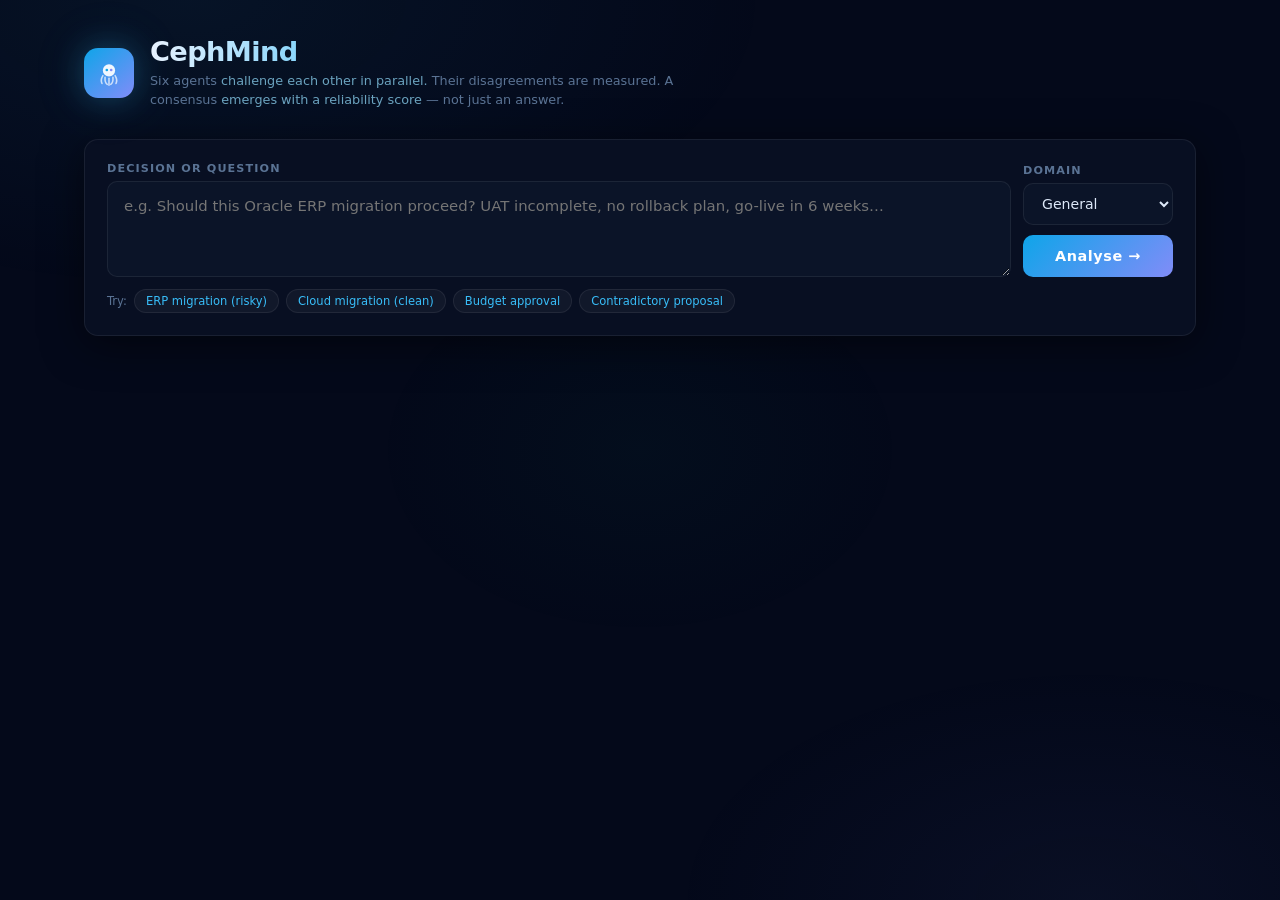
==== commit bae01efa: "feat: full visual rework of frontend - Staggered 2-column hex agent layout in network SVG (not a str" ====
--- a/static/index.html
+++ b/static/index.html
@@ -1,905 +1,775 @@
 <!DOCTYPE html>
 <html lang="en">
 <head>
-<meta charset="UTF-8" />
-<meta name="viewport" content="width=device-width, initial-scale=1.0" />
-<title>CephMind — Distributed AI Reasoning</title>
+<meta charset="UTF-8"/>
+<meta name="viewport" content="width=device-width,initial-scale=1"/>
+<title>CephMind</title>
 <style>
-/* ── reset & tokens ──────────────────────────────────────────────── */
-*, *::before, *::after { box-sizing: border-box; margin: 0; padding: 0; }
-
-:root {
-  --bg:        #060b18;
-  --surface:   #0d1526;
-  --surface2:  #111e35;
-  --border:    #1b2c47;
-  --text:      #e2eaf6;
-  --muted:     #6a84a8;
-  --accent:    #38bdf8;
-  --accent2:   #818cf8;
-  --proceed:   #10b981;
-  --caution:   #f59e0b;
-  --delay:     #f97316;
-  --block:     #ef4444;
-  --radius:    14px;
-  --t:         0.35s cubic-bezier(.4,0,.2,1);
-}
-
-html { font-size: 16px; scroll-behavior: smooth; }
-body {
-  background: var(--bg);
-  color: var(--text);
-  font-family: 'Inter', system-ui, -apple-system, sans-serif;
-  min-height: 100vh;
-  overflow-x: hidden;
-}
-
-body::before {
-  content: '';
-  position: fixed; inset: 0;
+*,*::before,*::after{box-sizing:border-box;margin:0;padding:0}
+:root{
+  --bg:#04091a;
+  --s1:#080f22;
+  --s2:#0b1428;
+  --border:rgba(255,255,255,.07);
+  --text:#dde8f8;
+  --muted:#5a7394;
+  --acc:#38bdf8;
+  --acc2:#818cf8;
+  --pro:#10b981;
+  --cau:#f59e0b;
+  --del:#f97316;
+  --blk:#ef4444;
+  --r:14px;
+}
+html{font-size:16px;scroll-behavior:smooth}
+body{
+  background:var(--bg);
+  color:var(--text);
+  font-family:'Inter',system-ui,-apple-system,sans-serif;
+  min-height:100vh;
+  overflow-x:hidden;
+}
+
+/* ambient bg */
+body::before{
+  content:'';position:fixed;inset:0;pointer-events:none;z-index:0;
   background:
-    radial-gradient(ellipse 80% 50% at 20% -10%, rgba(56,189,248,.07) 0%, transparent 60%),
-    radial-gradient(ellipse 60% 40% at 80% 110%, rgba(129,140,248,.06) 0%, transparent 60%);
-  pointer-events: none; z-index: 0;
-}
-
-.wrapper {
-  position: relative; z-index: 1;
-  max-width: 1100px;
-  margin: 0 auto;
-  padding: 0 20px 100px;
-}
-
-/* ── header ──────────────────────────────────────────────────────── */
-header {
-  display: flex; align-items: flex-start; gap: 16px;
-  padding: 40px 0 28px;
-}
-
-.logo-wrap {
-  width: 52px; height: 52px; border-radius: 14px;
-  background: linear-gradient(135deg, #0ea5e9, #818cf8);
-  display: flex; align-items: center; justify-content: center;
-  flex-shrink: 0;
-  box-shadow: 0 0 30px rgba(56,189,248,.3);
-}
-.logo-wrap svg { width: 30px; height: 30px; }
-
-.header-text h1 {
-  font-size: 1.75rem; font-weight: 700; letter-spacing: -.5px;
-  background: linear-gradient(90deg, #e2eaf6 0%, #38bdf8 55%, #818cf8 100%);
-  -webkit-background-clip: text; -webkit-text-fill-color: transparent;
-  background-clip: text;
-}
-.header-text .tagline {
-  font-size: .82rem; color: var(--muted); margin-top: 3px; line-height: 1.5;
-}
-.header-text .tagline strong { color: #7cb8d8; font-weight: 600; }
-
-/* ── architecture strip ──────────────────────────────────────────── */
-.arch-strip {
-  display: flex; align-items: center; gap: 0;
-  background: var(--surface);
-  border: 1px solid var(--border);
-  border-radius: 12px;
-  padding: 14px 20px;
-  margin-bottom: 28px;
-  overflow-x: auto;
-  scrollbar-width: none;
-}
-.arch-strip::-webkit-scrollbar { display: none; }
-
-.arch-node {
-  border-radius: 8px; padding: 6px 14px;
-  font-size: .75rem; font-weight: 700;
-  letter-spacing: .05em; white-space: nowrap; flex-shrink: 0;
-}
-.arch-node.query    { background: rgba(56,189,248,.12); color: var(--accent); border: 1px solid rgba(56,189,248,.25); }
-.arch-node.engine   { background: rgba(129,140,248,.12); color: var(--accent2); border: 1px solid rgba(129,140,248,.25); }
-.arch-node.decision { background: rgba(16,185,129,.1); color: #34d399; border: 1px solid rgba(16,185,129,.22); }
-
-.arch-agents {
-  display: flex; gap: 5px; flex-shrink: 0; padding: 0 4px;
-}
-.arch-agent-pill {
-  background: var(--surface2); border: 1px solid var(--border);
-  border-radius: 6px; padding: 4px 9px;
-  font-size: .68rem; color: var(--muted); white-space: nowrap;
-}
-
-.arch-arrow {
-  color: var(--border); font-size: 1rem; padding: 0 8px; flex-shrink: 0;
-}
-
-.arch-sep {
-  width: 1px; background: var(--border); height: 24px; margin: 0 14px; flex-shrink: 0;
-}
-
-.arch-caption {
-  font-size: .7rem; color: var(--muted); white-space: nowrap;
-  padding-left: 4px; flex-shrink: 0;
-}
-
-/* ── query card ──────────────────────────────────────────────────── */
-.query-card {
-  background: var(--surface); border: 1px solid var(--border);
-  border-radius: var(--radius); padding: 22px;
-  margin-bottom: 28px;
-  box-shadow: 0 4px 24px rgba(0,0,0,.4);
-}
-.query-row { display: flex; gap: 12px; align-items: flex-end; }
-.field-group { display: flex; flex-direction: column; gap: 6px; flex: 1; }
-.field-group label {
-  font-size: .72rem; font-weight: 700; text-transform: uppercase;
-  letter-spacing: .08em; color: var(--muted);
-}
-textarea {
-  background: var(--surface2); border: 1px solid var(--border);
-  border-radius: 10px; color: var(--text); font-size: .93rem;
-  line-height: 1.55; padding: 13px 15px; resize: vertical;
-  min-height: 100px; width: 100%; transition: border-color var(--t);
-  font-family: inherit;
-}
-textarea:focus { outline: none; border-color: var(--accent); }
-.side-controls { display: flex; flex-direction: column; gap: 9px; min-width: 152px; }
-select {
-  background: var(--surface2); border: 1px solid var(--border);
-  border-radius: 10px; color: var(--text); font-size: .88rem;
-  padding: 10px 13px; cursor: pointer; transition: border-color var(--t);
-  font-family: inherit;
-}
-select:focus { outline: none; border-color: var(--accent); }
-.btn-reason {
-  background: linear-gradient(135deg, #0ea5e9, #818cf8);
-  border: none; border-radius: 10px; color: #fff; cursor: pointer;
-  font-size: .88rem; font-weight: 700; letter-spacing: .04em;
-  padding: 12px 18px; transition: opacity var(--t), transform var(--t);
-  font-family: inherit;
-}
-.btn-reason:hover:not(:disabled) { opacity: .85; transform: translateY(-1px); }
-.btn-reason:disabled { opacity: .35; cursor: not-allowed; transform: none; }
-
-.examples { margin-top: 13px; display: flex; gap: 7px; flex-wrap: wrap; align-items: center; }
-.examples span { font-size: .73rem; color: var(--muted); }
-.chip {
-  background: var(--surface2); border: 1px solid var(--border);
-  border-radius: 20px; color: var(--accent); cursor: pointer;
-  font-size: .73rem; padding: 4px 11px;
-  transition: background var(--t), border-color var(--t); font-family: inherit;
-}
-.chip:hover { background: rgba(56,189,248,.1); border-color: var(--accent); }
-
-/* ── loader ──────────────────────────────────────────────────────── */
-#loader { display: none; flex-direction: column; align-items: center; gap: 18px; padding: 56px 0; }
-#loader.active { display: flex; }
-.tentacles { display: flex; gap: 5px; align-items: flex-end; height: 36px; }
-.tentacle {
-  width: 5px; border-radius: 3px; background: var(--accent);
-  animation: wave 1.1s ease-in-out infinite;
-}
-.tentacle:nth-child(1){height:18px;animation-delay:0s;   background:#38bdf8}
-.tentacle:nth-child(2){height:30px;animation-delay:.1s;  background:#60a5fa}
-.tentacle:nth-child(3){height:24px;animation-delay:.2s;  background:#818cf8}
-.tentacle:nth-child(4){height:34px;animation-delay:.3s;  background:#a78bfa}
-.tentacle:nth-child(5){height:26px;animation-delay:.4s;  background:#818cf8}
-.tentacle:nth-child(6){height:32px;animation-delay:.5s;  background:#60a5fa}
-.tentacle:nth-child(7){height:20px;animation-delay:.6s;  background:#38bdf8}
-.tentacle:nth-child(8){height:28px;animation-delay:.7s;  background:#818cf8}
-@keyframes wave {
-  0%,100% { transform: scaleY(1); }
-  50%      { transform: scaleY(.3); }
-}
-.loader-label { color: var(--muted); font-size: .85rem; letter-spacing: .06em; }
-.loader-sub { font-size: .75rem; color: #3d5470; letter-spacing: .04em; }
-
-/* ── error ───────────────────────────────────────────────────────── */
-#error-banner {
-  display: none; background: rgba(239,68,68,.08);
-  border: 1px solid rgba(239,68,68,.25); border-radius: 10px;
-  color: #fca5a5; font-size: .86rem; padding: 13px 17px; margin-bottom: 20px;
-}
-#error-banner.active { display: block; }
-
-/* ── results wrapper ─────────────────────────────────────────────── */
-#results { display: none; }
-#results.active { display: block; }
-
-.section-label {
-  font-size: .68rem; font-weight: 700; text-transform: uppercase;
-  letter-spacing: .12em; color: var(--muted); margin-bottom: 14px;
-  display: flex; align-items: center; gap: 10px;
-}
-.section-label::after { content: ''; flex: 1; height: 1px; background: var(--border); }
-
-/* ── reasoning network SVG block ─────────────────────────────────── */
-#network-wrap {
-  background: var(--surface); border: 1px solid var(--border);
-  border-radius: var(--radius); padding: 20px;
-  margin-bottom: 22px;
-  overflow: hidden;
-}
-
-#network-svg-container {
-  width: 100%; overflow-x: auto;
-}
-
-#network-svg-container svg {
-  display: block; min-width: 540px;
-}
-
-/* path draw animation */
-.net-path {
-  fill: none; stroke-width: 2; stroke-linecap: round;
-  stroke-dasharray: 400; stroke-dashoffset: 400;
-  transition: stroke-dashoffset 0.7s cubic-bezier(.4,0,.2,1);
-}
-.net-path.drawn { stroke-dashoffset: 0; }
-
-/* ── stance distribution bar ─────────────────────────────────────── */
-.dist-row {
-  display: flex; gap: 8px; align-items: stretch;
-  margin-top: 16px; flex-wrap: wrap;
-}
-
-.dist-group {
-  display: flex; align-items: center; gap: 7px;
-  background: var(--surface2); border: 1px solid var(--border);
-  border-radius: 8px; padding: 7px 12px; flex: 1; min-width: 110px;
-}
-
-.dist-dot {
-  width: 10px; height: 10px; border-radius: 50%; flex-shrink: 0;
-}
-
-.dist-info { display: flex; flex-direction: column; gap: 1px; }
-.dist-stance { font-size: .68rem; font-weight: 700; letter-spacing: .07em; }
-.dist-count  { font-size: .72rem; color: var(--muted); }
-
-.dist-group.proceed .dist-dot   { background: var(--proceed); }
-.dist-group.caution .dist-dot   { background: var(--caution); }
-.dist-group.delay   .dist-dot   { background: var(--delay); }
-.dist-group.block   .dist-dot   { background: var(--block); }
-
-.dist-group.proceed .dist-stance { color: #34d399; }
-.dist-group.caution .dist-stance { color: #fbbf24; }
-.dist-group.delay   .dist-stance { color: #fb923c; }
-.dist-group.block   .dist-stance { color: #f87171; }
-
-/* reliability callout beside distribution */
-.reliability-callout {
-  display: flex; flex-direction: column; align-items: center; justify-content: center;
-  background: var(--surface2); border: 1px solid var(--border);
-  border-radius: 8px; padding: 10px 18px; gap: 2px;
-  min-width: 110px;
-}
-.rel-value {
-  font-size: 1.5rem; font-weight: 800;
-  background: linear-gradient(90deg, #818cf8, #38bdf8);
-  -webkit-background-clip: text; -webkit-text-fill-color: transparent;
-  background-clip: text;
-  transition: none;
-}
-.rel-label { font-size: .65rem; font-weight: 700; letter-spacing: .09em; color: var(--muted); text-transform: uppercase; }
-.rel-hint  { font-size: .65rem; color: #3d5470; text-align: center; max-width: 100px; line-height: 1.4; margin-top: 2px; }
-
-/* ── agent cards ─────────────────────────────────────────────────── */
-.agent-grid {
-  display: grid;
-  grid-template-columns: repeat(auto-fill, minmax(290px, 1fr));
-  gap: 12px; margin-bottom: 22px;
-}
-
-.agent-card {
-  background: var(--surface); border: 1px solid var(--border);
-  border-radius: var(--radius); padding: 16px 18px;
-  opacity: 0; transform: translateY(14px);
-  animation: cardIn .35s forwards;
-  position: relative; overflow: hidden;
-}
-.agent-card::before {
-  content: ''; position: absolute;
-  top: 0; left: 0; right: 0; height: 3px;
-  border-radius: var(--radius) var(--radius) 0 0;
-}
-.agent-card[data-stance="PROCEED"]::before { background: var(--proceed); }
-.agent-card[data-stance="CAUTION"]::before { background: var(--caution); }
-.agent-card[data-stance="DELAY"]::before   { background: var(--delay); }
-.agent-card[data-stance="BLOCK"]::before   { background: var(--block); }
-
-@keyframes cardIn { to { opacity: 1; transform: translateY(0); } }
-
-.agent-header {
-  display: flex; justify-content: space-between; align-items: flex-start;
-  margin-bottom: 10px; gap: 8px;
-}
-.agent-header-left { display: flex; flex-direction: column; gap: 5px; }
-.agent-name { font-size: .86rem; font-weight: 600; color: var(--text); }
-
-.badges { display: flex; gap: 5px; flex-wrap: wrap; }
-
-.stance-badge {
-  font-size: .63rem; font-weight: 800; letter-spacing: .08em;
-  border-radius: 5px; padding: 2px 7px;
-}
-.badge-PROCEED { background: rgba(16,185,129,.14); color: #34d399; }
-.badge-CAUTION { background: rgba(245,158,11,.14); color: #fbbf24; }
-.badge-DELAY   { background: rgba(249,115,22,.14); color: #fb923c; }
-.badge-BLOCK   { background: rgba(239,68,68,.14);  color: #f87171; }
-
-/* alignment badge */
-.align-badge {
-  font-size: .6rem; font-weight: 700; letter-spacing: .07em;
-  border-radius: 5px; padding: 2px 7px;
-}
-.align-badge.aligned   { background: rgba(16,185,129,.08); color: #64d4a8; border: 1px solid rgba(16,185,129,.2); }
-.align-badge.dissenting{ background: rgba(239,68,68,.08);  color: #f87171; border: 1px solid rgba(239,68,68,.2); }
-.align-badge.neutral   { background: rgba(122,146,180,.08); color: #7a92b4; border: 1px solid rgba(122,146,180,.2); }
-
-.conf-bar-wrap { margin-bottom: 9px; }
-.conf-label { display: flex; justify-content: space-between; font-size: .68rem; color: var(--muted); margin-bottom: 3px; }
-.conf-bar-track { background: var(--surface2); border-radius: 4px; height: 4px; overflow: hidden; }
-.conf-bar-fill {
-  height: 100%; border-radius: 4px; width: 0;
-  transition: width 0.85s cubic-bezier(.4,0,.2,1);
-}
-[data-stance="PROCEED"] .conf-bar-fill { background: var(--proceed); }
-[data-stance="CAUTION"] .conf-bar-fill { background: var(--caution); }
-[data-stance="DELAY"]   .conf-bar-fill { background: var(--delay); }
-[data-stance="BLOCK"]   .conf-bar-fill { background: var(--block); }
-
-.agent-summary { font-size: .8rem; color: var(--muted); line-height: 1.5; margin-bottom: 9px; }
-.findings-list { list-style: none; display: flex; flex-direction: column; gap: 3px; }
-.findings-list li { font-size: .74rem; color: #6d8aaa; display: flex; gap: 5px; align-items: flex-start; }
-.findings-list li::before { content: '·'; color: var(--muted); flex-shrink: 0; }
-.blockers-list { margin-top: 7px; }
-.blocker-item { display: flex; gap: 6px; align-items: flex-start; font-size: .74rem; color: #fca5a5; margin-top: 3px; line-height: 1.45; }
-.blocker-item::before { content: '✖'; flex-shrink: 0; font-size: .65rem; margin-top: 2px; }
-
-/* ── emergent decision panel ─────────────────────────────────────── */
-.decision-panel {
-  background: var(--surface); border: 1px solid var(--border);
-  border-radius: var(--radius); overflow: hidden;
-  opacity: 0; animation: cardIn .4s .45s forwards;
-}
-
-.decision-band {
-  padding: 20px 24px;
-  display: flex; align-items: center; gap: 16px; flex-wrap: wrap;
-  border-bottom: 1px solid var(--border);
-}
-.decision-band.PROCEED { background: rgba(16,185,129,.05); }
-.decision-band.CAUTION { background: rgba(245,158,11,.05); }
-.decision-band.DELAY   { background: rgba(249,115,22,.05); }
-.decision-band.BLOCK   { background: rgba(239,68,68,.05); }
-
-.decision-stance-pill {
-  font-size: .95rem; font-weight: 800; letter-spacing: .06em;
-  border-radius: 10px; padding: 7px 18px; flex-shrink: 0;
-}
-.decision-stance-pill.PROCEED { background: rgba(16,185,129,.15); color: #34d399; }
-.decision-stance-pill.CAUTION { background: rgba(245,158,11,.15); color: #fbbf24; }
-.decision-stance-pill.DELAY   { background: rgba(249,115,22,.15); color: #fb923c; }
-.decision-stance-pill.BLOCK   { background: rgba(239,68,68,.15);  color: #f87171; }
-
-.decision-rec {
-  font-size: .9rem; color: var(--text); line-height: 1.55; flex: 1; min-width: 200px;
-}
-
-.decision-metrics { display: flex; flex-direction: column; gap: 4px; min-width: 130px; }
-.metric-row { display: flex; justify-content: space-between; align-items: center; gap: 10px; font-size: .75rem; }
-.metric-name { color: var(--muted); }
-.metric-val { font-weight: 700; color: var(--text); }
-
-.decision-body { padding: 20px 24px; display: flex; gap: 24px; flex-wrap: wrap; }
+    radial-gradient(ellipse 70% 50% at 15% 0%,rgba(56,189,248,.06) 0%,transparent 65%),
+    radial-gradient(ellipse 50% 40% at 85% 100%,rgba(129,140,248,.05) 0%,transparent 65%),
+    radial-gradient(ellipse 30% 30% at 50% 50%,rgba(16,185,129,.03) 0%,transparent 70%);
+}
+
+.page{position:relative;z-index:1;max-width:1160px;margin:0 auto;padding:0 24px 120px}
+
+/* ── HEADER ── */
+header{display:flex;align-items:center;gap:16px;padding:36px 0 30px}
+.logo{
+  width:50px;height:50px;border-radius:14px;flex-shrink:0;
+  background:linear-gradient(140deg,#0ea5e9 0%,#818cf8 100%);
+  display:flex;align-items:center;justify-content:center;
+  box-shadow:0 0 32px rgba(56,189,248,.28),0 0 64px rgba(56,189,248,.1);
+}
+.logo svg{width:28px;height:28px}
+.htext h1{
+  font-size:1.7rem;font-weight:800;letter-spacing:-.6px;
+  background:linear-gradient(95deg,#e8f2ff 0%,#38bdf8 50%,#818cf8 100%);
+  -webkit-background-clip:text;-webkit-text-fill-color:transparent;background-clip:text;
+}
+.htext p{font-size:.8rem;color:var(--muted);margin-top:4px;line-height:1.5;max-width:560px}
+.htext p em{color:#6ba3bf;font-style:normal;font-weight:500}
+
+/* ── QUERY ── */
+.qbox{
+  background:var(--s1);border:1px solid var(--border);border-radius:var(--r);
+  padding:22px;margin-bottom:24px;
+  box-shadow:0 8px 40px rgba(0,0,0,.5);
+}
+.qrow{display:flex;gap:12px;align-items:flex-end}
+.fg{display:flex;flex-direction:column;gap:6px;flex:1}
+.fg label{font-size:.7rem;font-weight:700;text-transform:uppercase;letter-spacing:.1em;color:var(--muted)}
+textarea{
+  background:var(--s2);border:1px solid var(--border);border-radius:10px;
+  color:var(--text);font-family:inherit;font-size:.93rem;line-height:1.6;
+  padding:13px 16px;resize:vertical;min-height:96px;width:100%;
+  transition:border-color .25s;
+}
+textarea:focus{outline:none;border-color:rgba(56,189,248,.5)}
+.qside{display:flex;flex-direction:column;gap:10px;min-width:150px}
+select{
+  background:var(--s2);border:1px solid var(--border);border-radius:10px;
+  color:var(--text);font-family:inherit;font-size:.88rem;padding:11px 14px;cursor:pointer;
+}
+select:focus{outline:none;border-color:rgba(56,189,248,.4)}
+.btn{
+  background:linear-gradient(135deg,#0ea5e9,#818cf8);
+  border:none;border-radius:10px;color:#fff;cursor:pointer;
+  font-family:inherit;font-size:.9rem;font-weight:700;letter-spacing:.04em;
+  padding:13px;transition:opacity .2s,transform .2s;
+}
+.btn:hover:not(:disabled){opacity:.82;transform:translateY(-1px)}
+.btn:disabled{opacity:.3;cursor:not-allowed;transform:none}
+
+.chips{margin-top:12px;display:flex;gap:7px;flex-wrap:wrap;align-items:center}
+.chips span{font-size:.72rem;color:var(--muted)}
+.chip{
+  background:rgba(255,255,255,.04);border:1px solid var(--border);border-radius:20px;
+  color:var(--acc);cursor:pointer;font-family:inherit;font-size:.72rem;padding:4px 11px;
+  transition:background .2s,border-color .2s;
+}
+.chip:hover{background:rgba(56,189,248,.1);border-color:rgba(56,189,248,.4)}
+
+/* ── LOADER ── */
+#loader{display:none;flex-direction:column;align-items:center;gap:20px;padding:72px 0}
+#loader.on{display:flex}
+.arms{display:flex;gap:6px;align-items:flex-end;height:44px}
+.arm{width:6px;border-radius:3px;animation:pulse 1.1s ease-in-out infinite}
+.arm:nth-child(1){height:20px;animation-delay:0s;   background:linear-gradient(#38bdf8,#0ea5e9)}
+.arm:nth-child(2){height:34px;animation-delay:.12s; background:linear-gradient(#60a5fa,#3b82f6)}
+.arm:nth-child(3){height:26px;animation-delay:.24s; background:linear-gradient(#818cf8,#6366f1)}
+.arm:nth-child(4){height:40px;animation-delay:.36s; background:linear-gradient(#a78bfa,#8b5cf6)}
+.arm:nth-child(5){height:28px;animation-delay:.48s; background:linear-gradient(#818cf8,#6366f1)}
+.arm:nth-child(6){height:36px;animation-delay:.60s; background:linear-gradient(#60a5fa,#3b82f6)}
+.arm:nth-child(7){height:22px;animation-delay:.72s; background:linear-gradient(#38bdf8,#0ea5e9)}
+.arm:nth-child(8){height:32px;animation-delay:.84s; background:linear-gradient(#818cf8,#6366f1)}
+@keyframes pulse{0%,100%{transform:scaleY(1)}50%{transform:scaleY(.25)}}
+.loader-t{color:var(--muted);font-size:.88rem;letter-spacing:.07em}
+.loader-s{color:#2a3d56;font-size:.74rem;letter-spacing:.05em}
+
+/* ── ERROR ── */
+#err{
+  display:none;background:rgba(239,68,68,.07);border:1px solid rgba(239,68,68,.2);
+  border-radius:10px;color:#fca5a5;font-size:.85rem;padding:13px 18px;margin-bottom:20px
+}
+#err.on{display:block}
+
+/* ── RESULTS ── */
+#results{display:none}
+#results.on{display:block}
+
+.sec-head{
+  display:flex;align-items:center;gap:12px;margin-bottom:16px;margin-top:32px;
+}
+.sec-head span{font-size:.68rem;font-weight:800;text-transform:uppercase;letter-spacing:.12em;color:var(--muted)}
+.sec-head::after{content:'';flex:1;height:1px;background:var(--border)}
+
+/* ── NETWORK PANEL ── */
+#net-panel{
+  background:var(--s1);border:1px solid var(--border);border-radius:var(--r);
+  padding:24px 20px 20px;overflow:hidden;
+  box-shadow:0 8px 48px rgba(0,0,0,.55);
+}
+#net-svg-wrap{overflow-x:auto;scrollbar-width:none}
+#net-svg-wrap::-webkit-scrollbar{display:none}
+#net-svg-wrap svg{display:block;min-width:520px;width:100%}
+
+/* svg path draw animation */
+.npath{
+  fill:none;stroke-width:1.8;
+  stroke-dasharray:500;stroke-dashoffset:500;
+  transition:stroke-dashoffset .9s cubic-bezier(.4,0,.2,1);
+}
+.npath.lit{stroke-dashoffset:0}
+
+/* ── DISTRIBUTION STRIP ── */
+#dist-strip{
+  display:flex;gap:8px;flex-wrap:wrap;margin-top:18px;padding-top:18px;
+  border-top:1px solid var(--border);
+}
+.dst{
+  display:flex;align-items:center;gap:8px;flex:1;min-width:100px;
+  background:var(--s2);border:1px solid var(--border);border-radius:9px;padding:9px 13px;
+}
+.dst-dot{width:9px;height:9px;border-radius:50%;flex-shrink:0}
+.dst-info{display:flex;flex-direction:column;gap:1px}
+.dst-stance{font-size:.68rem;font-weight:800;letter-spacing:.07em}
+.dst-n{font-size:.72rem;color:var(--muted)}
+.dst.p .dst-dot{background:var(--pro)}.dst.p .dst-stance{color:#34d399}
+.dst.c .dst-dot{background:var(--cau)}.dst.c .dst-stance{color:#fbbf24}
+.dst.d .dst-dot{background:var(--del)}.dst.d .dst-stance{color:#fb923c}
+.dst.b .dst-dot{background:var(--blk)}.dst.b .dst-stance{color:#f87171}
+
+.rel-callout{
+  display:flex;flex-direction:column;align-items:center;justify-content:center;
+  background:var(--s2);border:1px solid var(--border);border-radius:9px;
+  padding:9px 20px;gap:1px;min-width:115px;
+}
+.rel-n{
+  font-size:1.6rem;font-weight:900;
+  background:linear-gradient(90deg,var(--acc2),var(--acc));
+  -webkit-background-clip:text;-webkit-text-fill-color:transparent;background-clip:text;
+}
+.rel-lbl{font-size:.63rem;font-weight:800;text-transform:uppercase;letter-spacing:.09em;color:var(--muted)}
+.rel-hint{font-size:.63rem;color:#2a3d56;text-align:center;max-width:90px;line-height:1.35;margin-top:1px}
+
+/* ── AGENT CARDS ── */
+.grid{
+  display:grid;
+  grid-template-columns:repeat(auto-fill,minmax(300px,1fr));
+  gap:12px;
+}
+
+.acard{
+  background:var(--s1);border-radius:var(--r);
+  padding:18px 20px;
+  opacity:0;transform:translateY(18px);
+  animation:fadeUp .4s forwards;
+  position:relative;overflow:hidden;
+  border:1px solid var(--border);
+  transition:border-color .25s,box-shadow .25s;
+}
+.acard:hover{
+  border-color:rgba(255,255,255,.13);
+  box-shadow:0 6px 32px rgba(0,0,0,.45);
+}
+@keyframes fadeUp{to{opacity:1;transform:translateY(0)}}
+
+/* coloured left accent bar */
+.acard::before{
+  content:'';position:absolute;top:0;left:0;bottom:0;width:3px;border-radius:var(--r) 0 0 var(--r);
+}
+.acard[data-s="PROCEED"]::before{background:var(--pro)}
+.acard[data-s="CAUTION"]::before{background:var(--cau)}
+.acard[data-s="DELAY"]::before{background:var(--del)}
+.acard[data-s="BLOCK"]::before{background:var(--blk)}
+
+/* subtle stance tint */
+.acard[data-s="PROCEED"]{background:linear-gradient(135deg,rgba(16,185,129,.04) 0%,var(--s1) 50%)}
+.acard[data-s="CAUTION"]{background:linear-gradient(135deg,rgba(245,158,11,.04) 0%,var(--s1) 50%)}
+.acard[data-s="DELAY"]  {background:linear-gradient(135deg,rgba(249,115,22,.04) 0%,var(--s1) 50%)}
+.acard[data-s="BLOCK"]  {background:linear-gradient(135deg,rgba(239,68,68,.05) 0%,var(--s1) 50%)}
+
+.acard-top{display:flex;justify-content:space-between;align-items:flex-start;margin-bottom:12px;gap:8px}
+.aname{font-size:.87rem;font-weight:700;color:var(--text)}
+.tags{display:flex;gap:5px;flex-wrap:wrap;margin-top:4px}
+.tag{font-size:.62rem;font-weight:800;letter-spacing:.07em;border-radius:5px;padding:2px 7px}
+.tp{background:rgba(16,185,129,.13);color:#34d399}
+.tc{background:rgba(245,158,11,.13);color:#fbbf24}
+.td{background:rgba(249,115,22,.13);color:#fb923c}
+.tb{background:rgba(239,68,68,.13);color:#f87171}
+
+/* circular confidence */
+.cconf{position:relative;width:52px;height:52px;flex-shrink:0}
+.cconf svg{transform:rotate(-90deg)}
+.cconf-track{fill:none;stroke:var(--s2);stroke-width:5}
+.cconf-fill{fill:none;stroke-width:5;stroke-linecap:round;stroke-dasharray:125.6;stroke-dashoffset:125.6;transition:stroke-dashoffset .9s cubic-bezier(.4,0,.2,1)}
+.cconf-text{
+  position:absolute;inset:0;display:flex;flex-direction:column;
+  align-items:center;justify-content:center;
+}
+.cconf-pct{font-size:.7rem;font-weight:800;color:var(--text);line-height:1}
+.cconf-sub{font-size:.52rem;color:var(--muted);line-height:1}
+
+[data-s="PROCEED"] .cconf-fill{stroke:var(--pro)}
+[data-s="CAUTION"] .cconf-fill{stroke:var(--cau)}
+[data-s="DELAY"]   .cconf-fill{stroke:var(--del)}
+[data-s="BLOCK"]   .cconf-fill{stroke:var(--blk)}
+
+/* align badge */
+.abadge{font-size:.6rem;font-weight:700;letter-spacing:.06em;border-radius:5px;padding:2px 7px}
+.al {background:rgba(16,185,129,.08);color:#64d4a8;border:1px solid rgba(16,185,129,.18)}
+.dv {background:rgba(239,68,68,.08) ;color:#f87171;border:1px solid rgba(239,68,68,.18)}
+.ng {background:rgba(122,146,180,.07);color:var(--muted);border:1px solid var(--border)}
+
+.asummary{font-size:.8rem;color:var(--muted);line-height:1.55;margin-bottom:9px}
+.afind{list-style:none;display:flex;flex-direction:column;gap:3px}
+.afind li{font-size:.74rem;color:#4d6a86;display:flex;gap:5px;align-items:flex-start}
+.afind li::before{content:'·';color:var(--muted);flex-shrink:0}
+.ablk{margin-top:8px}
+.ablk-i{
+  display:flex;gap:6px;align-items:flex-start;
+  font-size:.74rem;color:#fca5a5;margin-top:4px;line-height:1.45;
+}
+.ablk-i::before{content:'✖';flex-shrink:0;font-size:.64rem;margin-top:2px}
+
+/* ── DECISION PANEL ── */
+#dec-panel{
+  background:var(--s1);border:1px solid var(--border);border-radius:var(--r);
+  overflow:hidden;opacity:0;animation:fadeUp .4s .5s forwards;
+  box-shadow:0 8px 48px rgba(0,0,0,.55);
+}
+
+.dec-top{
+  display:grid;grid-template-columns:auto 1fr auto;
+  gap:24px;align-items:center;padding:24px 28px;flex-wrap:wrap;
+}
+.dec-top.PROCEED{background:linear-gradient(135deg,rgba(16,185,129,.06) 0%,transparent 60%)}
+.dec-top.CAUTION{background:linear-gradient(135deg,rgba(245,158,11,.06) 0%,transparent 60%)}
+.dec-top.DELAY  {background:linear-gradient(135deg,rgba(249,115,22,.06) 0%,transparent 60%)}
+.dec-top.BLOCK  {background:linear-gradient(135deg,rgba(239,68,68,.07) 0%,transparent 60%)}
+
+/* radial gauge */
+.gauge{position:relative;width:96px;height:96px;flex-shrink:0}
+.gauge svg{transform:rotate(-90deg);width:96px;height:96px}
+.gtrack{fill:none;stroke:var(--s2);stroke-width:8}
+.gfill{
+  fill:none;stroke-width:8;stroke-linecap:round;
+  stroke-dasharray:263;stroke-dashoffset:263;
+  transition:stroke-dashoffset 1.1s cubic-bezier(.4,0,.2,1);
+}
+.gauge-inner{
+  position:absolute;inset:0;display:flex;flex-direction:column;
+  align-items:center;justify-content:center;
+}
+.g-pct{font-size:1.3rem;font-weight:900;color:var(--text)}
+.g-lbl{font-size:.58rem;font-weight:700;text-transform:uppercase;letter-spacing:.09em;color:var(--muted)}
+
+.dec-mid{display:flex;flex-direction:column;gap:8px}
+.dec-badge{
+  display:inline-flex;align-items:center;
+  font-size:.82rem;font-weight:800;letter-spacing:.08em;
+  border-radius:8px;padding:5px 14px;align-self:flex-start;
+}
+.dec-badge.PROCEED{background:rgba(16,185,129,.15);color:#34d399}
+.dec-badge.CAUTION{background:rgba(245,158,11,.15);color:#fbbf24}
+.dec-badge.DELAY  {background:rgba(249,115,22,.15);color:#fb923c}
+.dec-badge.BLOCK  {background:rgba(239,68,68,.15); color:#f87171}
+.dec-rec{font-size:.9rem;color:var(--text);line-height:1.6}
+.dec-rel{display:flex;align-items:center;gap:10px;font-size:.75rem;color:var(--muted);margin-top:4px}
+.rel-track{flex:1;background:var(--s2);border-radius:3px;height:5px;overflow:hidden}
+.rel-fill{height:100%;border-radius:3px;background:linear-gradient(90deg,var(--acc2),var(--acc));width:0;transition:width 1s .4s cubic-bezier(.4,0,.2,1)}
+.rel-val{font-weight:700;color:var(--text);min-width:34px;text-align:right}
+
+.dec-stats{display:flex;flex-direction:column;gap:6px;min-width:120px}
+.stat{display:flex;justify-content:space-between;align-items:center;gap:12px;font-size:.75rem}
+.stat-k{color:var(--muted)}
+.stat-v{font-weight:700;color:var(--text)}
 
 /* vote breakdown */
-.vote-breakdown {
-  display: flex; flex-direction: column; gap: 7px;
-  min-width: 200px; flex: 1;
-}
-.vote-label { font-size: .68rem; font-weight: 700; text-transform: uppercase; letter-spacing: .1em; color: var(--muted); margin-bottom: 4px; }
-.vote-row { display: flex; align-items: center; gap: 8px; }
-.vote-stance { font-size: .72rem; font-weight: 700; width: 72px; }
-.vote-bar-track { flex: 1; background: var(--surface2); border-radius: 3px; height: 6px; overflow: hidden; }
-.vote-bar-fill { height: 100%; border-radius: 3px; transition: width .9s .5s cubic-bezier(.4,0,.2,1); width: 0; }
-.vote-count { font-size: .72rem; color: var(--muted); min-width: 20px; text-align: right; }
-
-/* blockers */
-.decision-blockers { flex: 1.5; min-width: 220px; }
-.blockers-heading { font-size: .68rem; font-weight: 700; text-transform: uppercase; letter-spacing: .1em; color: #f87171; margin-bottom: 8px; }
-.decision-blocker {
-  display: flex; gap: 10px; align-items: flex-start;
-  background: rgba(239,68,68,.05); border: 1px solid rgba(239,68,68,.15);
-  border-radius: 8px; padding: 9px 12px; margin-bottom: 7px;
-  font-size: .8rem; color: #fca5a5; line-height: 1.5;
-}
-.decision-blocker::before { content: '⚠'; flex-shrink: 0; font-size: .75rem; margin-top: 1px; }
-
-.dissenters-note { font-size: .75rem; color: var(--muted); margin-top: 12px; padding: 0 24px 20px; }
-.dissenters-note strong { color: var(--text); }
-
-/* ── responsive ──────────────────────────────────────────────────── */
-@media (max-width: 640px) {
-  .query-row { flex-direction: column; }
-  .side-controls { min-width: unset; flex-direction: row; flex-wrap: wrap; }
-  .side-controls select { flex: 1; }
-  .side-controls .btn-reason { flex: 1; }
-  header h1 { font-size: 1.35rem; }
-  .arch-strip { font-size: .7rem; }
+.dec-body{
+  display:flex;gap:24px;flex-wrap:wrap;
+  padding:20px 28px;border-top:1px solid var(--border);
+}
+.votes{flex:1;min-width:200px}
+.votes-lbl{font-size:.67rem;font-weight:800;text-transform:uppercase;letter-spacing:.1em;color:var(--muted);margin-bottom:10px}
+.vrow{display:flex;align-items:center;gap:8px;margin-bottom:6px}
+.vstance{font-size:.72rem;font-weight:800;width:70px}
+.vtrack{flex:1;background:var(--s2);border-radius:3px;height:6px;overflow:hidden}
+.vfill{height:100%;border-radius:3px;width:0;transition:width .9s .5s cubic-bezier(.4,0,.2,1)}
+.vcnt{font-size:.7rem;color:var(--muted);min-width:28px;text-align:right}
+
+.blockers{flex:1.6;min-width:220px}
+.blk-lbl{font-size:.67rem;font-weight:800;text-transform:uppercase;letter-spacing:.1em;color:#f87171;margin-bottom:10px}
+.blk-card{
+  display:flex;gap:10px;align-items:flex-start;
+  background:rgba(239,68,68,.05);border:1px solid rgba(239,68,68,.13);
+  border-radius:8px;padding:9px 13px;margin-bottom:7px;
+  font-size:.8rem;color:#fca5a5;line-height:1.5;
+}
+.blk-card::before{content:'⚠';flex-shrink:0;font-size:.72rem;margin-top:1px}
+
+.dec-foot{
+  padding:0 28px 18px;font-size:.74rem;color:var(--muted);
+  border-top:1px solid var(--border);padding-top:14px;
+}
+.dec-foot strong{color:#8fb4ce}
+
+@media(max-width:640px){
+  .qrow{flex-direction:column}
+  .qside{min-width:unset;flex-direction:row;flex-wrap:wrap}
+  .qside select,.qside .btn{flex:1}
+  .dec-top{grid-template-columns:1fr;gap:16px}
+  .dec-stats{flex-direction:row;flex-wrap:wrap;gap:12px}
 }
 </style>
 </head>
 <body>
-<div class="wrapper">
-
-  <!-- ── header ── -->
-  <header>
-    <div class="logo-wrap">
-      <svg viewBox="0 0 32 32" fill="none">
-        <circle cx="16" cy="13" r="7" fill="white" opacity=".9"/>
-        <path d="M9 19 Q6 23 7 27"   stroke="white" stroke-width="2" stroke-linecap="round" opacity=".75"/>
-        <path d="M11 21 Q10 26 12 28" stroke="white" stroke-width="2" stroke-linecap="round" opacity=".75"/>
-        <path d="M16 22 Q16 27 16 29" stroke="white" stroke-width="2" stroke-linecap="round" opacity=".75"/>
-        <path d="M21 21 Q22 26 20 28" stroke="white" stroke-width="2" stroke-linecap="round" opacity=".75"/>
-        <path d="M23 19 Q26 23 25 27" stroke="white" stroke-width="2" stroke-linecap="round" opacity=".75"/>
-        <circle cx="13.5" cy="12.5" r="1.5" fill="#0ea5e9"/>
-        <circle cx="18.5" cy="12.5" r="1.5" fill="#818cf8"/>
-      </svg>
+<div class="page">
+
+<!-- HEADER -->
+<header>
+  <div class="logo">
+    <svg viewBox="0 0 32 32" fill="none">
+      <circle cx="16" cy="13" r="7" fill="white" opacity=".92"/>
+      <path d="M9 19 Q6 24 8 28"    stroke="white" stroke-width="1.8" stroke-linecap="round" opacity=".7"/>
+      <path d="M11.5 21 Q11 27 14 29" stroke="white" stroke-width="1.8" stroke-linecap="round" opacity=".7"/>
+      <path d="M16 22 Q16 27 16 30"  stroke="white" stroke-width="1.8" stroke-linecap="round" opacity=".7"/>
+      <path d="M20.5 21 Q21 27 18 29" stroke="white" stroke-width="1.8" stroke-linecap="round" opacity=".7"/>
+      <path d="M23 19 Q26 24 24 28"  stroke="white" stroke-width="1.8" stroke-linecap="round" opacity=".7"/>
+      <circle cx="13.5" cy="12.5" r="1.5" fill="#0ea5e9"/>
+      <circle cx="18.5" cy="12.5" r="1.5" fill="#818cf8"/>
+    </svg>
+  </div>
+  <div class="htext">
+    <h1>CephMind</h1>
+    <p>Six agents <em>challenge each other in parallel.</em> Their disagreements are measured. A consensus <em>emerges with a reliability score</em> — not just an answer.</p>
+  </div>
+</header>
+
+<!-- QUERY -->
+<div class="qbox">
+  <div class="qrow">
+    <div class="fg">
+      <label for="qi">Decision or question</label>
+      <textarea id="qi" placeholder="e.g. Should this Oracle ERP migration proceed? UAT incomplete, no rollback plan, go-live in 6 weeks…"></textarea>
     </div>
-    <div class="header-text">
-      <h1>CephMind</h1>
-      <p class="tagline">
-        Six specialized reasoning agents <strong>challenge each other</strong> in parallel.
-        Their disagreements are measured. A weighted consensus <strong>emerges</strong> — with an explicit reliability score.
-      </p>
-    </div>
-  </header>
-
-  <!-- ── architecture strip ── -->
-  <div class="arch-strip">
-    <div class="arch-node query">Query</div>
-    <div class="arch-arrow">→</div>
-    <div class="arch-agents">
-      <div class="arch-agent-pill">Logic</div>
-      <div class="arch-agent-pill">Risk</div>
-      <div class="arch-agent-pill">Domain Expert</div>
-      <div class="arch-agent-pill">Contradiction</div>
-      <div class="arch-agent-pill">Cost</div>
-      <div class="arch-agent-pill">Compliance</div>
-    </div>
-    <div class="arch-arrow">→</div>
-    <div class="arch-node engine">Consensus Engine</div>
-    <div class="arch-arrow">→</div>
-    <div class="arch-node decision">Decision + Reliability</div>
-    <div class="arch-sep"></div>
-    <span class="arch-caption">Low reliability = agents disagree → scrutinise harder</span>
-  </div>
-
-  <!-- ── query input ── -->
-  <div class="query-card">
-    <div class="query-row">
-      <div class="field-group">
-        <label for="query-input">Decision or question to reason about</label>
-        <textarea id="query-input"
-          placeholder="e.g. Should this Oracle ERP migration proceed? UAT is incomplete, no rollback plan, go-live in 6 weeks…"></textarea>
+    <div class="qside">
+      <div class="fg">
+        <label for="dom">Domain</label>
+        <select id="dom">
+          <option value="general">General</option>
+          <option value="erp">ERP</option>
+          <option value="cloud">Cloud</option>
+          <option value="finance">Finance</option>
+        </select>
       </div>
-      <div class="side-controls">
-        <div class="field-group">
-          <label for="domain-select">Domain</label>
-          <select id="domain-select">
-            <option value="general">General</option>
-            <option value="erp">ERP</option>
-            <option value="cloud">Cloud</option>
-            <option value="finance">Finance</option>
-          </select>
-        </div>
-        <button class="btn-reason" id="btn-reason">Analyse →</button>
-      </div>
-    </div>
-    <div class="examples">
-      <span>Try:</span>
-      <button class="chip" onclick="loadExample('erp_risk')">ERP migration (risky)</button>
-      <button class="chip" onclick="loadExample('cloud_good')">Cloud migration (good)</button>
-      <button class="chip" onclick="loadExample('finance')">Budget approval</button>
-      <button class="chip" onclick="loadExample('contradiction')">Contradictory proposal</button>
+      <button class="btn" id="go">Analyse →</button>
     </div>
   </div>
-
-  <div id="error-banner"></div>
-
-  <!-- ── loader ── -->
-  <div id="loader">
-    <div class="tentacles">
-      <div class="tentacle"></div><div class="tentacle"></div>
-      <div class="tentacle"></div><div class="tentacle"></div>
-      <div class="tentacle"></div><div class="tentacle"></div>
-      <div class="tentacle"></div><div class="tentacle"></div>
-    </div>
-    <p class="loader-label">Agents deliberating in parallel…</p>
-    <p class="loader-sub">Logic · Risk · Domain · Contradiction · Cost · Compliance</p>
-  </div>
-
-  <!-- ── results ── -->
-  <div id="results">
-
-    <!-- reasoning network -->
-    <div class="section-label">Reasoning Network</div>
-    <div id="network-wrap">
-      <div id="network-svg-container"></div>
-      <div class="dist-row" id="dist-row"></div>
-    </div>
-
-    <!-- agent deliberation -->
-    <div class="section-label">Agent Deliberation</div>
-    <div class="agent-grid" id="agent-grid"></div>
-
-    <!-- emergent decision -->
-    <div class="section-label">Emergent Decision</div>
-    <div class="decision-panel" id="decision-panel"></div>
-
+  <div class="chips">
+    <span>Try:</span>
+    <button class="chip" onclick="ex('erp')">ERP migration (risky)</button>
+    <button class="chip" onclick="ex('cloud')">Cloud migration (clean)</button>
+    <button class="chip" onclick="ex('fin')">Budget approval</button>
+    <button class="chip" onclick="ex('con')">Contradictory proposal</button>
   </div>
 </div>
 
+<div id="err"></div>
+
+<!-- LOADER -->
+<div id="loader">
+  <div class="arms">
+    <div class="arm"></div><div class="arm"></div><div class="arm"></div><div class="arm"></div>
+    <div class="arm"></div><div class="arm"></div><div class="arm"></div><div class="arm"></div>
+  </div>
+  <p class="loader-t">Agents deliberating…</p>
+  <p class="loader-s">Logic · Risk · Domain · Contradiction · Cost · Compliance</p>
+</div>
+
+<!-- RESULTS -->
+<div id="results">
+
+  <!-- NETWORK -->
+  <div class="sec-head"><span>Reasoning Network</span></div>
+  <div id="net-panel">
+    <div id="net-svg-wrap"></div>
+    <div id="dist-strip"></div>
+  </div>
+
+  <!-- AGENTS -->
+  <div class="sec-head"><span>Agent Deliberation</span></div>
+  <div class="grid" id="grid"></div>
+
+  <!-- DECISION -->
+  <div class="sec-head"><span>Emergent Decision</span></div>
+  <div id="dec-panel"></div>
+
+</div>
+</div>
+
 <script>
-const STANCE_COLOR = {
-  PROCEED: '#10b981', CAUTION: '#f59e0b', DELAY: '#f97316', BLOCK: '#ef4444'
+const SC = {PROCEED:'#10b981',CAUTION:'#f59e0b',DELAY:'#f97316',BLOCK:'#ef4444'};
+const EX = {
+  erp:{domain:'erp',text:'Should this Oracle ERP migration proceed? The project has a fixed go-live date in 6 weeks. UAT is still incomplete, there is no rollback plan, the budget is over budget by 20%, data migration scripts are untested in production, and we have a dependency on a single legacy interface. GDPR controls are not yet reviewed by the DPO.'},
+  cloud:{domain:'cloud',text:'Should we proceed with the AWS cloud migration? All workloads are containerised using Kubernetes. Terraform IaC is in place, CI/CD pipeline tested, blue-green deployment confirmed, DR and failover validated in staging, encryption at rest and in transit enforced, least-privilege IAM policies reviewed. Budget approved and TCO signed off by CFO.'},
+  fin:{domain:'finance',text:'Should we approve the $2 million capex for the new data platform? No business case has been prepared, costs are unknown, there is no approved budget, no CFO sign-off, and no ROI model.'},
+  con:{domain:'general',text:'We need zero downtime but will perform a complete live migration of all production data. We also need to skip all tests and go directly to production to meet the urgent deadline. The approach must be thorough and comprehensive yet completed by end of day.'},
 };
-
-const EXAMPLES = {
-  erp_risk: {
-    domain: 'erp',
-    text: 'Should this Oracle ERP migration proceed? The project has a fixed go-live date in 6 weeks. UAT is still incomplete, there is no rollback plan, the budget is over budget by 20%, data migration scripts are untested in production, and we have a dependency on a single legacy interface. GDPR controls are not yet reviewed by the DPO.',
-  },
-  cloud_good: {
-    domain: 'cloud',
-    text: 'Should we proceed with the AWS cloud migration? All workloads are containerised using Kubernetes. Terraform IaC is in place, CI/CD pipeline tested, blue-green deployment confirmed, DR and failover validated in staging, encryption at rest and in transit enforced, least-privilege IAM policies reviewed. Budget approved and TCO model signed off by the CFO.',
-  },
-  finance: {
-    domain: 'finance',
-    text: 'Should we approve the $2 million capital expenditure for the new data platform? No business case has been prepared, costs are unknown, there is no approved budget, no CFO sign-off, and no ROI model.',
-  },
-  contradiction: {
-    domain: 'general',
-    text: 'We need zero downtime but will perform a complete live migration of all production data. We also need to skip all tests and go directly to production to meet the urgent deadline. The approach must be thorough and comprehensive yet completed by end of day.',
-  },
-};
-
-function loadExample(key) {
-  const ex = EXAMPLES[key];
-  document.getElementById('query-input').value = ex.text;
-  document.getElementById('domain-select').value = ex.domain;
-}
-
-function pct(n) { return Math.round(n * 100) + '%'; }
-
-// ── reasoning network SVG ─────────────────────────────────────────────────
-
-function buildNetworkSVG(verdicts, consensusStance) {
-  const W = 620, H = 300;
-  const qr = 28, cr = 36;
-  const qx = 58, qy = H / 2;
-  const cx = 562, cy = H / 2;
-  const ax = 230;
-  const n = verdicts.length;
-  const pad = 24;
-  const step = (H - pad * 2) / (n - 1);
-  const agentYs = verdicts.map((_, i) => pad + i * step);
-
-  const cColor = STANCE_COLOR[consensusStance] || '#7a92b4';
-
-  let paths = '';
-  let nodes = '';
-  let labels = '';
-
-  // paths: query → agents (draw left to right)
-  verdicts.forEach((v, i) => {
-    const ay = agentYs[i];
-    const color = STANCE_COLOR[v.stance] || '#7a92b4';
-    const isDissent = v.stance !== consensusStance;
-    const dash = isDissent ? 'stroke-dasharray="6 4"' : '';
-    const delay = 0.1 + i * 0.08;
-    // bezier: Q(qx+80, qy) → P(ax-22, ay)
-    const d1 = `M${qx + qr},${qy} C${qx + 110},${qy} ${ax - 80},${ay} ${ax - 22},${ay}`;
-    paths += `<path class="net-path" d="${d1}" stroke="${color}" opacity=".55"
-      ${dash} style="transition-delay:${delay}s" data-draw="1"/>`;
-    // bezier: agent → consensus
-    const d2 = `M${ax + 22},${ay} C${ax + 80},${ay} ${cx - 110},${cy} ${cx - cr},${cy}`;
-    paths += `<path class="net-path" d="${d2}" stroke="${color}" opacity="${isDissent ? '.35' : '.65'}"
-      ${isDissent ? 'stroke-dasharray="6 4"' : ''} style="transition-delay:${delay + 0.25}s" data-draw="1"/>`;
+function ex(k){
+  document.getElementById('qi').value=EX[k].text;
+  document.getElementById('dom').value=EX[k].domain;
+}
+const pct=n=>Math.round(n*100)+'%';
+
+/* ─── NETWORK SVG ─────────────────────────────────────────────────────── */
+function buildNet(verdicts, cStance){
+  const W=680, H=390;
+  const QX=54, QY=H/2, QR=28;
+  const CX=626, CY=H/2, CR=40;
+  const AX1=230, AX2=360;
+  const n=verdicts.length; // 6
+  const ys1=[70,195,320];   // col1 y
+  const ys2=[132,257,382];  // col2 y (staggered)
+
+  const aPos = [
+    {x:AX1,y:ys1[0]},{x:AX2,y:ys2[0]},
+    {x:AX1,y:ys1[1]},{x:AX2,y:ys2[1]},
+    {x:AX1,y:ys1[2]},{x:AX2,y:ys2[2]},
+  ].slice(0,n);
+
+  const cCol = SC[cStance]||'#7a92b4';
+  const AR=22;
+
+  // SVG filters for glow
+  let defs=`<defs>
+    <filter id="gq" x="-50%" y="-50%" width="200%" height="200%">
+      <feGaussianBlur in="SourceGraphic" stdDeviation="5" result="b"/>
+      <feMerge><feMergeNode in="b"/><feMergeNode in="SourceGraphic"/></feMerge>
+    </filter>
+    <filter id="gc" x="-60%" y="-60%" width="220%" height="220%">
+      <feGaussianBlur in="SourceGraphic" stdDeviation="8" result="b"/>
+      <feMerge><feMergeNode in="b"/><feMergeNode in="SourceGraphic"/></feMerge>
+    </filter>`;
+  Object.entries(SC).forEach(([s,c])=>{
+    defs+=`<filter id="ga-${s}" x="-50%" y="-50%" width="200%" height="200%">
+      <feGaussianBlur in="SourceGraphic" stdDeviation="3.5" result="b"/>
+      <feMerge><feMergeNode in="b"/><feMergeNode in="SourceGraphic"/></feMerge>
+    </filter>`;
   });
-
-  // agent nodes
-  verdicts.forEach((v, i) => {
-    const ay = agentYs[i];
-    const color = STANCE_COLOR[v.stance] || '#7a92b4';
-    const short = v.agent_name.replace(' Agent', '').replace(' Expert', '');
-    nodes += `<circle cx="${ax}" cy="${ay}" r="18" fill="${color}" opacity=".15" stroke="${color}" stroke-width="1.5"/>`;
-    nodes += `<circle cx="${ax}" cy="${ay}" r="5"  fill="${color}" opacity=".9"/>`;
-    labels += `<text x="${ax + 26}" y="${ay + 4}" fill="${color}" font-size="10.5"
-      font-family="Inter,system-ui,sans-serif" opacity=".9">${short}</text>`;
+  defs+=`</defs>`;
+
+  // dot grid bg
+  let bg=`<pattern id="dots" x="0" y="0" width="28" height="28" patternUnits="userSpaceOnUse">
+    <circle cx="14" cy="14" r="0.9" fill="rgba(255,255,255,.04)"/>
+  </pattern>
+  <rect width="${W}" height="${H}" fill="url(#dots)"/>`;
+
+  let paths='', nodes='', labels='', particles='';
+
+  aPos.forEach((ap,i)=>{
+    const v=verdicts[i];
+    const col=SC[v.stance]||'#7a92b4';
+    const isDis = v.stance!==cStance;
+    const opacity= isDis ? '.35' : '.55';
+    const dsh = isDis ? 'stroke-dasharray="7 5"' : '';
+    const pDelay = 0.1+i*0.1;
+
+    // Q → agent
+    const d1=`M${QX+QR},${QY} C${QX+110},${QY} ${ap.x-90},${ap.y} ${ap.x-AR},${ap.y}`;
+    const pid1=`pq${i}`;
+    paths+=`<path id="${pid1}" class="npath" d="${d1}" stroke="${col}" opacity="${opacity}" ${dsh}
+      style="transition-delay:${pDelay}s"/>`;
+
+    // agent → consensus
+    const d2=`M${ap.x+AR},${ap.y} C${ap.x+90},${ap.y} ${CX-110},${CY} ${CX-CR},${CY}`;
+    const pid2=`pa${i}`;
+    paths+=`<path id="${pid2}" class="npath" d="${d2}" stroke="${col}" opacity="${isDis?'.25':'.5'}" ${dsh}
+      style="transition-delay:${pDelay+0.3}s"/>`;
+
+    // animated particles (visible path only)
+    if(!isDis){
+      particles+=`
+        <circle r="3" fill="${col}" opacity="0.75">
+          <animateMotion dur="${1.8+i*0.3}s" repeatCount="indefinite" begin="${i*0.4}s">
+            <mpath href="#${pid1}"/>
+          </animateMotion>
+        </circle>
+        <circle r="3" fill="${col}" opacity="0.65">
+          <animateMotion dur="${1.6+i*0.3}s" repeatCount="indefinite" begin="${i*0.4+0.6}s">
+            <mpath href="#${pid2}"/>
+          </animateMotion>
+        </circle>`;
+    }
+
+    // agent node
+    const short=v.agent_name.replace(' Agent','').replace(' Expert','');
+    nodes+=`
+      <circle cx="${ap.x}" cy="${ap.y}" r="${AR+6}" fill="${col}" opacity=".07" filter="url(#ga-${v.stance})"/>
+      <circle cx="${ap.x}" cy="${ap.y}" r="${AR}" fill="rgba(8,15,34,.85)" stroke="${col}" stroke-width="1.5" opacity=".9"/>
+      <circle cx="${ap.x}" cy="${ap.y}" r="5" fill="${col}" opacity=".85"/>`;
+    labels+=`<text x="${ap.x}" y="${ap.y-AR-8}" text-anchor="middle"
+      fill="${col}" font-size="10.5" font-family="Inter,system-ui,sans-serif"
+      font-weight="700" opacity=".85">${short}</text>`;
   });
 
   // query node
-  nodes += `
-    <circle cx="${qx}" cy="${qy}" r="${qr}" fill="rgba(56,189,248,.1)" stroke="rgba(56,189,248,.4)" stroke-width="1.5"/>
-    <text x="${qx}" y="${qy - 3}" text-anchor="middle" fill="#38bdf8"
-      font-size="9" font-family="Inter,system-ui,sans-serif" font-weight="700">YOUR</text>
-    <text x="${qx}" y="${qy + 9}" text-anchor="middle" fill="#38bdf8"
-      font-size="9" font-family="Inter,system-ui,sans-serif" font-weight="700">QUERY</text>
-  `;
+  nodes+=`
+    <circle cx="${QX}" cy="${QY}" r="${QR+8}" fill="rgba(56,189,248,.06)" filter="url(#gq)"/>
+    <circle cx="${QX}" cy="${QY}" r="${QR}" fill="rgba(8,15,34,.9)" stroke="rgba(56,189,248,.5)" stroke-width="1.8"/>
+    <text x="${QX}" y="${QY-4}" text-anchor="middle" fill="#38bdf8" font-size="8.5"
+      font-family="Inter,system-ui,sans-serif" font-weight="700">YOUR</text>
+    <text x="${QX}" y="${QY+7}" text-anchor="middle" fill="#38bdf8" font-size="8.5"
+      font-family="Inter,system-ui,sans-serif" font-weight="700">QUERY</text>`;
 
   // consensus node
-  nodes += `
-    <circle cx="${cx}" cy="${cy}" r="${cr}"
-      fill="${cColor}" opacity=".12"
-      stroke="${cColor}" stroke-width="2"/>
-    <text x="${cx}" y="${cy - 5}" text-anchor="middle" fill="${cColor}"
-      font-size="9.5" font-family="Inter,system-ui,sans-serif" font-weight="700">EMERGENT</text>
-    <text x="${cx}" y="${cy + 7}" text-anchor="middle" fill="${cColor}"
-      font-size="11" font-family="Inter,system-ui,sans-serif" font-weight="800">${consensusStance}</text>
-  `;
-
-  const svg = `<svg viewBox="0 0 ${W} ${H}" xmlns="http://www.w3.org/2000/svg">
+  nodes+=`
+    <circle cx="${CX}" cy="${CY}" r="${CR+10}" fill="${cCol}" opacity=".06" filter="url(#gc)"/>
+    <circle cx="${CX}" cy="${CY}" r="${CR+4}" fill="${cCol}" opacity=".04"/>
+    <circle cx="${CX}" cy="${CY}" r="${CR}" fill="rgba(8,15,34,.9)" stroke="${cCol}" stroke-width="2"/>
+    <text x="${CX}" y="${CY-8}" text-anchor="middle" fill="${cCol}" font-size="8.5"
+      font-family="Inter,system-ui,sans-serif" font-weight="700">EMERGENT</text>
+    <text x="${CX}" y="${CY+4}" text-anchor="middle" fill="${cCol}" font-size="10.5"
+      font-family="Inter,system-ui,sans-serif" font-weight="800">${cStance}</text>`;
+
+  return `<svg viewBox="0 0 ${W} ${H}" xmlns="http://www.w3.org/2000/svg">
+    ${defs}
+    ${bg}
     ${paths}
+    ${particles}
     ${nodes}
     ${labels}
   </svg>`;
-
-  return svg;
-}
-
-// ── stance distribution ───────────────────────────────────────────────────
-
-function buildDistRow(verdicts, reliability) {
-  const counts = { PROCEED: 0, CAUTION: 0, DELAY: 0, BLOCK: 0 };
-  verdicts.forEach(v => { if (counts[v.stance] !== undefined) counts[v.stance]++; });
-
-  const row = document.getElementById('dist-row');
-  row.innerHTML = '';
-
-  ['PROCEED', 'CAUTION', 'DELAY', 'BLOCK'].forEach(s => {
-    const c = counts[s];
-    if (c === 0) return;
-    const label = c === 1 ? '1 agent' : `${c} agents`;
-    const div = document.createElement('div');
-    div.className = `dist-group ${s.toLowerCase()}`;
-    div.innerHTML = `
-      <div class="dist-dot"></div>
-      <div class="dist-info">
-        <span class="dist-stance">${s}</span>
-        <span class="dist-count">${label}</span>
+}
+
+/* ─── DISTRIBUTION ─────────────────────────────────────────────────────── */
+function buildDist(verdicts, rel){
+  const cnt={PROCEED:0,CAUTION:0,DELAY:0,BLOCK:0};
+  verdicts.forEach(v=>{if(cnt[v.stance]!==undefined)cnt[v.stance]++});
+  const map={PROCEED:'p',CAUTION:'c',DELAY:'d',BLOCK:'b'};
+  const strip=document.getElementById('dist-strip');
+  strip.innerHTML='';
+  ['PROCEED','CAUTION','DELAY','BLOCK'].forEach(s=>{
+    if(!cnt[s])return;
+    const d=document.createElement('div');
+    d.className=`dst ${map[s]}`;
+    d.innerHTML=`<div class="dst-dot"></div>
+      <div class="dst-info">
+        <span class="dst-stance">${s}</span>
+        <span class="dst-n">${cnt[s]} agent${cnt[s]>1?'s':''}</span>
+      </div>`;
+    strip.appendChild(d);
+  });
+  const hint = rel>=.75?'High agreement':rel>=.5?'Moderate agreement':'Low agreement — scrutinise';
+  const rc=document.createElement('div');
+  rc.className='rel-callout';
+  rc.innerHTML=`<span class="rel-n" id="reln">0%</span>
+    <span class="rel-lbl">Reliability</span>
+    <span class="rel-hint">${hint}</span>`;
+  strip.appendChild(rc);
+  // count up animation
+  const target=Math.round(rel*100);
+  let cur=0;const step=Math.ceil(target/36);
+  const iv=setInterval(()=>{
+    cur=Math.min(cur+step,target);
+    const el=document.getElementById('reln');
+    if(el)el.textContent=cur+'%';
+    if(cur>=target)clearInterval(iv);
+  },24);
+}
+
+/* ─── ALIGNMENT ────────────────────────────────────────────────────────── */
+function alignInfo(as,cs){
+  if(as===cs)return['al','Aligned'];
+  const r={PROCEED:0,CAUTION:1,DELAY:2,BLOCK:3};
+  return Math.abs(r[as]-r[cs])>=2?['dv','Dissenting']:['ng','Divergent'];
+}
+
+/* ─── AGENT CARD ───────────────────────────────────────────────────────── */
+function makeCard(v,i,cs){
+  const delay=i*.07;
+  const c=document.createElement('div');
+  c.className='acard';c.dataset.s=v.stance;
+  c.style.animationDelay=delay+'s';
+  const [ac,at]=alignInfo(v.stance,cs);
+  const sClass={PROCEED:'tp',CAUTION:'tc',DELAY:'td',BLOCK:'tb'}[v.stance];
+  const pctConf=v.confidence;
+  const circ=125.6;
+  const off=circ*(1-pctConf);
+  const finds=v.findings.map(f=>`<li>${f}</li>`).join('');
+  const blks=v.blockers.map(b=>`<div class="ablk-i">${b}</div>`).join('');
+  c.innerHTML=`
+    <div class="acard-top">
+      <div>
+        <div class="aname">${v.agent_name}</div>
+        <div class="tags">
+          <span class="tag ${sClass}">${v.stance}</span>
+          <span class="abadge ${ac}">${at}</span>
+        </div>
       </div>
-    `;
-    row.appendChild(div);
-  });
-
-  // reliability callout
-  const rel = document.createElement('div');
-  rel.className = 'reliability-callout';
-  const reliabilityPct = Math.round(reliability * 100);
-  const hint = reliability >= 0.75
-    ? 'High agent agreement'
-    : reliability >= 0.50
-    ? 'Moderate agreement'
-    : 'Low agreement — review carefully';
-  rel.innerHTML = `
-    <span class="rel-value" id="rel-value">0%</span>
-    <span class="rel-label">Reliability</span>
-    <span class="rel-hint">${hint}</span>
-  `;
-  row.appendChild(rel);
-
-  // animate reliability counter
-  setTimeout(() => {
-    let i = 0;
-    const target = reliabilityPct;
-    const step = Math.ceil(target / 40);
-    const iv = setInterval(() => {
-      i = Math.min(i + step, target);
-      const el = document.getElementById('rel-value');
-      if (el) el.textContent = i + '%';
-      if (i >= target) clearInterval(iv);
-    }, 22);
-  }, 300);
-}
-
-// ── agent cards ──────────────────────────────────────────────────────────
-
-function alignmentLabel(agentStance, consensusStance) {
-  if (agentStance === consensusStance) return ['aligned', 'Aligned'];
-  const rank = { PROCEED: 0, CAUTION: 1, DELAY: 2, BLOCK: 3 };
-  const diff = Math.abs(rank[agentStance] - rank[consensusStance]);
-  if (diff >= 2) return ['dissenting', 'Dissenting'];
-  return ['neutral', 'Divergent'];
-}
-
-function buildAgentCard(v, idx, consensusStance) {
-  const delay = idx * 0.065;
-  const card = document.createElement('div');
-  card.className = 'agent-card';
-  card.dataset.stance = v.stance;
-  card.style.animationDelay = delay + 's';
-
-  const [alignClass, alignText] = alignmentLabel(v.stance, consensusStance);
-  const findings = v.findings.map(f => `<li>${f}</li>`).join('');
-  const blockers = v.blockers.map(b => `<div class="blocker-item">${b}</div>`).join('');
-
-  card.innerHTML = `
-    <div class="agent-header">
-      <div class="agent-header-left">
-        <span class="agent-name">${v.agent_name}</span>
-        <div class="badges">
-          <span class="stance-badge badge-${v.stance}">${v.stance}</span>
-          <span class="align-badge ${alignClass}">${alignText}</span>
+      <div class="cconf">
+        <svg viewBox="0 0 52 52" width="52" height="52">
+          <circle class="cconf-track" cx="26" cy="26" r="20"/>
+          <circle class="cconf-fill" cx="26" cy="26" r="20"
+            style="stroke-dashoffset:${circ};" data-off="${off}"/>
+        </svg>
+        <div class="cconf-text">
+          <span class="cconf-pct">${Math.round(pctConf*100)}%</span>
+          <span class="cconf-sub">conf</span>
         </div>
       </div>
     </div>
-    <div class="conf-bar-wrap">
-      <div class="conf-label"><span>Confidence</span><span>${pct(v.confidence)}</span></div>
-      <div class="conf-bar-track">
-        <div class="conf-bar-fill" data-width="${v.confidence * 100}"></div>
+    <p class="asummary">${v.summary}</p>
+    ${finds?`<ul class="afind">${finds}</ul>`:''}
+    ${blks?`<div class="ablk">${blks}</div>`:''}`;
+  return c;
+}
+
+/* ─── DECISION PANEL ──────────────────────────────────────────────────── */
+function buildDec(data){
+  const c=data.consensus,s=c.overall_stance,col=SC[s]||'#7a92b4';
+  const total=data.verdicts.length;
+  const cnt={PROCEED:0,CAUTION:0,DELAY:0,BLOCK:0};
+  data.verdicts.forEach(v=>{if(cnt[v.stance]!==undefined)cnt[v.stance]++});
+  const cf=Math.round(c.confidence_score*100);
+  const circ=263, off=circ*(1-c.confidence_score);
+  const sMap={PROCEED:'tp',CAUTION:'tc',DELAY:'td',BLOCK:'tb'};
+
+  const vrows=['PROCEED','CAUTION','DELAY','BLOCK'].filter(x=>cnt[x]>0).map(x=>{
+    const w=Math.round(cnt[x]/total*100);
+    return `<div class="vrow">
+      <span class="vstance" style="color:${SC[x]}">${x}</span>
+      <div class="vtrack"><div class="vfill" data-w="${w}" style="background:${SC[x]}"></div></div>
+      <span class="vcnt">${cnt[x]}/${total}</span>
+    </div>`;
+  }).join('');
+
+  const bhtml=c.major_blockers.length
+    ?`<div class="blockers">
+        <div class="blk-lbl">Critical Blockers</div>
+        ${c.major_blockers.map(b=>`<div class="blk-card">${b}</div>`).join('')}
+      </div>` : '';
+
+  const dis=c.dissenting_agents.length
+    ?`<div class="dec-foot">Agents that diverged from consensus: <strong>${c.dissenting_agents.join(', ')}</strong></div>`:'';
+
+  document.getElementById('dec-panel').innerHTML=`
+    <div class="dec-top ${s}">
+      <div class="gauge">
+        <svg viewBox="0 0 96 96">
+          <circle class="gtrack" cx="48" cy="48" r="42"/>
+          <circle class="gfill" cx="48" cy="48" r="42"
+            style="stroke:${col};stroke-dashoffset:${circ};" data-off="${off}"/>
+        </svg>
+        <div class="gauge-inner">
+          <span class="g-pct">${cf}%</span>
+          <span class="g-lbl">conf</span>
+        </div>
+      </div>
+      <div class="dec-mid">
+        <span class="dec-badge ${s}">${s}</span>
+        <p class="dec-rec">${c.recommendation}</p>
+        <div class="dec-rel">
+          <span>Reliability</span>
+          <div class="rel-track"><div class="rel-fill" data-w="${Math.round(data.reliability_score*100)}"></div></div>
+          <span class="rel-val">${pct(data.reliability_score)}</span>
+        </div>
+      </div>
+      <div class="dec-stats">
+        <div class="stat"><span class="stat-k">Agents</span><span class="stat-v">${total} reasoned</span></div>
+        <div class="stat"><span class="stat-k">Agreement</span><span class="stat-v">${pct(data.reliability_score)}</span></div>
+        <div class="stat"><span class="stat-k">Blockers</span><span class="stat-v">${c.major_blockers.length}</span></div>
       </div>
     </div>
-    <p class="agent-summary">${v.summary}</p>
-    ${findings ? `<ul class="findings-list">${findings}</ul>` : ''}
-    ${blockers ? `<div class="blockers-list">${blockers}</div>` : ''}
-  `;
-  return card;
-}
-
-// ── decision panel ───────────────────────────────────────────────────────
-
-function buildDecisionPanel(data) {
-  const c = data.consensus;
-  const verdicts = data.verdicts;
-  const stance = c.overall_stance;
-
-  // vote breakdown
-  const counts = { PROCEED: 0, CAUTION: 0, DELAY: 0, BLOCK: 0 };
-  verdicts.forEach(v => { if (counts[v.stance] !== undefined) counts[v.stance]++; });
-  const total = verdicts.length;
-
-  const voteRows = ['PROCEED', 'CAUTION', 'DELAY', 'BLOCK']
-    .filter(s => counts[s] > 0)
-    .map(s => {
-      const w = Math.round(counts[s] / total * 100);
-      return `<div class="vote-row">
-        <span class="vote-stance" style="color:${STANCE_COLOR[s]}">${s}</span>
-        <div class="vote-bar-track">
-          <div class="vote-bar-fill" data-width="${w}"
-            style="background:${STANCE_COLOR[s]}; width:0%"></div>
-        </div>
-        <span class="vote-count">${counts[s]}/${total}</span>
-      </div>`;
-    }).join('');
-
-  const blockersHtml = c.major_blockers.length
-    ? `<div class="decision-blockers">
-        <div class="blockers-heading">Critical Blockers</div>
-        ${c.major_blockers.map(b => `<div class="decision-blocker">${b}</div>`).join('')}
-      </div>`
-    : '';
-
-  const dissentersHtml = c.dissenting_agents.length
-    ? `<div class="dissenters-note">
-        Agents that diverged from consensus:
-        <strong>${c.dissenting_agents.join(', ')}</strong>
-      </div>`
-    : '';
-
-  const panel = document.getElementById('decision-panel');
-  panel.innerHTML = `
-    <div class="decision-band ${stance}">
-      <span class="decision-stance-pill ${stance}">${stance}</span>
-      <p class="decision-rec">${c.recommendation}</p>
-      <div class="decision-metrics">
-        <div class="metric-row">
-          <span class="metric-name">Confidence</span>
-          <span class="metric-val">${pct(c.confidence_score)}</span>
-        </div>
-        <div class="metric-row">
-          <span class="metric-name">Reliability</span>
-          <span class="metric-val">${pct(data.reliability_score)}</span>
-        </div>
-        <div class="metric-row">
-          <span class="metric-name">Agents</span>
-          <span class="metric-val">${total} reasoned</span>
-        </div>
+    <div class="dec-body">
+      <div class="votes">
+        <div class="votes-lbl">Vote Breakdown</div>
+        ${vrows}
       </div>
+      ${bhtml}
     </div>
-    <div class="decision-body">
-      <div class="vote-breakdown">
-        <div class="vote-label">Agent Vote Breakdown</div>
-        ${voteRows}
-      </div>
-      ${blockersHtml}
-    </div>
-    ${dissentersHtml}
-  `;
-}
-
-// ── animate bars ─────────────────────────────────────────────────────────
-
-function animateBars() {
-  requestAnimationFrame(() => {
-    document.querySelectorAll('.conf-bar-fill').forEach(el => {
-      el.style.width = el.dataset.width + '%';
+    ${dis}`;
+}
+
+/* ─── ANIMATE ─────────────────────────────────────────────────────────── */
+function animate(){
+  requestAnimationFrame(()=>{
+    document.querySelectorAll('.npath').forEach(p=>p.classList.add('lit'));
+    document.querySelectorAll('.cconf-fill').forEach(el=>{el.style.strokeDashoffset=el.dataset.off});
+    document.querySelectorAll('.gfill').forEach(el=>{el.style.strokeDashoffset=el.dataset.off});
+    document.querySelectorAll('.vfill').forEach(el=>{el.style.width=el.dataset.w+'%'});
+    document.querySelectorAll('.rel-fill').forEach(el=>{el.style.width=el.dataset.w+'%'});
+  });
+}
+
+/* ─── MAIN ─────────────────────────────────────────────────────────────── */
+async function run(){
+  const text=document.getElementById('qi').value.trim();
+  const domain=document.getElementById('dom').value;
+  if(!text)return;
+  const btn=document.getElementById('go');
+  const loader=document.getElementById('loader');
+  const results=document.getElementById('results');
+  const err=document.getElementById('err');
+  btn.disabled=true;loader.classList.add('on');
+  results.classList.remove('on');err.classList.remove('on');
+  document.getElementById('grid').innerHTML='';
+  try{
+    const res=await fetch('/api/reason',{
+      method:'POST',headers:{'Content-Type':'application/json'},
+      body:JSON.stringify({text,domain}),
     });
-    document.querySelectorAll('.vote-bar-fill').forEach(el => {
-      el.style.width = el.dataset.width + '%';
-    });
-    // draw SVG paths
-    setTimeout(() => {
-      document.querySelectorAll('.net-path[data-draw]').forEach(el => {
-        el.classList.add('drawn');
-      });
-    }, 80);
-  });
-}
-
-// ── main ─────────────────────────────────────────────────────────────────
-
-async function runReason() {
-  const text = document.getElementById('query-input').value.trim();
-  const domain = document.getElementById('domain-select').value;
-  if (!text) return;
-
-  const btn = document.getElementById('btn-reason');
-  const loader = document.getElementById('loader');
-  const results = document.getElementById('results');
-  const errorBanner = document.getElementById('error-banner');
-
-  btn.disabled = true;
-  loader.classList.add('active');
-  results.classList.remove('active');
-  errorBanner.classList.remove('active');
-  document.getElementById('agent-grid').innerHTML = '';
-
-  try {
-    const res = await fetch('/api/reason', {
-      method: 'POST',
-      headers: { 'Content-Type': 'application/json' },
-      body: JSON.stringify({ text, domain }),
-    });
-    if (!res.ok) {
-      const err = await res.json().catch(() => ({ detail: 'Unknown error' }));
-      throw new Error(err.detail || res.statusText);
-    }
-    const data = await res.json();
-    const consensusStance = data.consensus.overall_stance;
-
-    // build network SVG
-    document.getElementById('network-svg-container').innerHTML =
-      buildNetworkSVG(data.verdicts, consensusStance);
-
-    // stance distribution + reliability
-    buildDistRow(data.verdicts, data.reliability_score);
-
-    // agent cards
-    const grid = document.getElementById('agent-grid');
-    data.verdicts.forEach((v, i) =>
-      grid.appendChild(buildAgentCard(v, i, consensusStance))
-    );
-
-    // decision panel
-    buildDecisionPanel(data);
-
-    results.classList.add('active');
-    setTimeout(animateBars, 60);
-
-  } catch (e) {
-    errorBanner.textContent = 'Error: ' + e.message;
-    errorBanner.classList.add('active');
-  } finally {
-    loader.classList.remove('active');
-    btn.disabled = false;
+    if(!res.ok){const e=await res.json().catch(()=>({detail:'Unknown error'}));throw new Error(e.detail||res.statusText)}
+    const data=await res.json();
+    const cs=data.consensus.overall_stance;
+    // network
+    document.getElementById('net-svg-wrap').innerHTML=buildNet(data.verdicts,cs);
+    // dist
+    buildDist(data.verdicts,data.reliability_score);
+    // cards
+    const g=document.getElementById('grid');
+    data.verdicts.forEach((v,i)=>g.appendChild(makeCard(v,i,cs)));
+    // decision
+    buildDec(data);
+    results.classList.add('on');
+    setTimeout(animate,80);
+  }catch(e){
+    err.textContent='Error: '+e.message;err.classList.add('on');
+  }finally{
+    loader.classList.remove('on');btn.disabled=false;
   }
 }
-
-document.getElementById('btn-reason').addEventListener('click', runReason);
-document.getElementById('query-input').addEventListener('keydown', e => {
-  if (e.key === 'Enter' && (e.metaKey || e.ctrlKey)) runReason();
-});
+document.getElementById('go').addEventListener('click',run);
+document.getElementById('qi').addEventListener('keydown',e=>{if(e.key==='Enter'&&(e.metaKey||e.ctrlKey))run()});
 </script>
 </body>
 </html>
